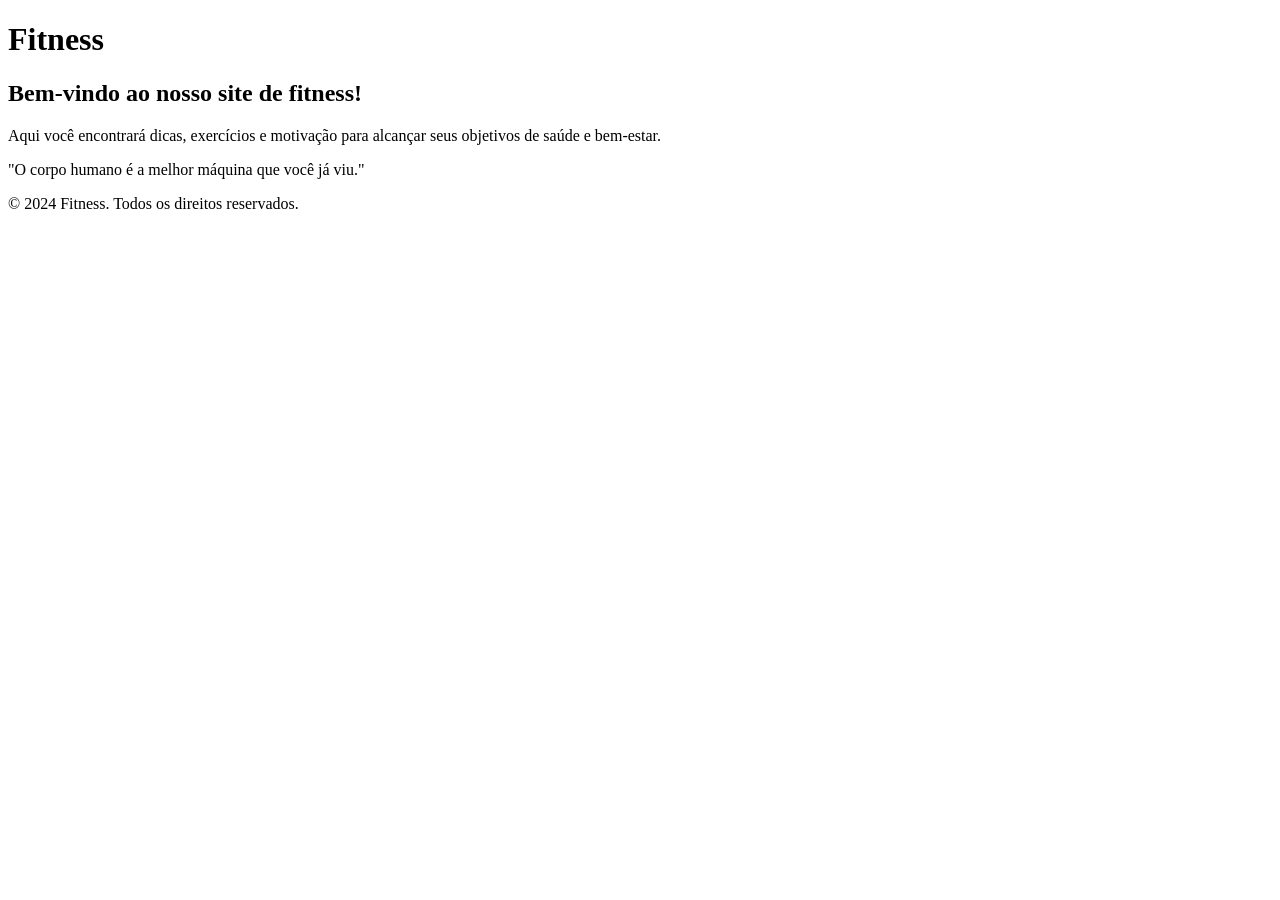
==== index.html @ 33588bc9 "parte 1 adicionando aqui o que eu ja havia começado" ====
<!DOCTYPE html>
<html lang="pt-BR">
<head>
    <meta charset="UTF-8">
    <meta name="viewport" content="width=device-width, initial-scale=1.0">
    <title>Fitness</title>
</head>
<body>
    <h1>Fitness</h1>

    <section>
        <h2>Bem-vindo ao nosso site de fitness!</h2>
        <p>Aqui você encontrará dicas, exercícios e motivação para alcançar seus objetivos de saúde e bem-estar.</p>
    </section>
    
    <!-- Frases motivacionais -->
    <section>
        
        <p>"O corpo humano é a melhor máquina que você já viu."</p>
    </section>
    
    <!-- um pequeno catalogo -->
    <section>
        
    </section>
    
    <!-- secao de perguntas -->
    <section>
        
    </section>

    <footer>
        <p>&copy; 2024 Fitness. Todos os direitos reservados.</p>
    </footer>
</body>
</html>
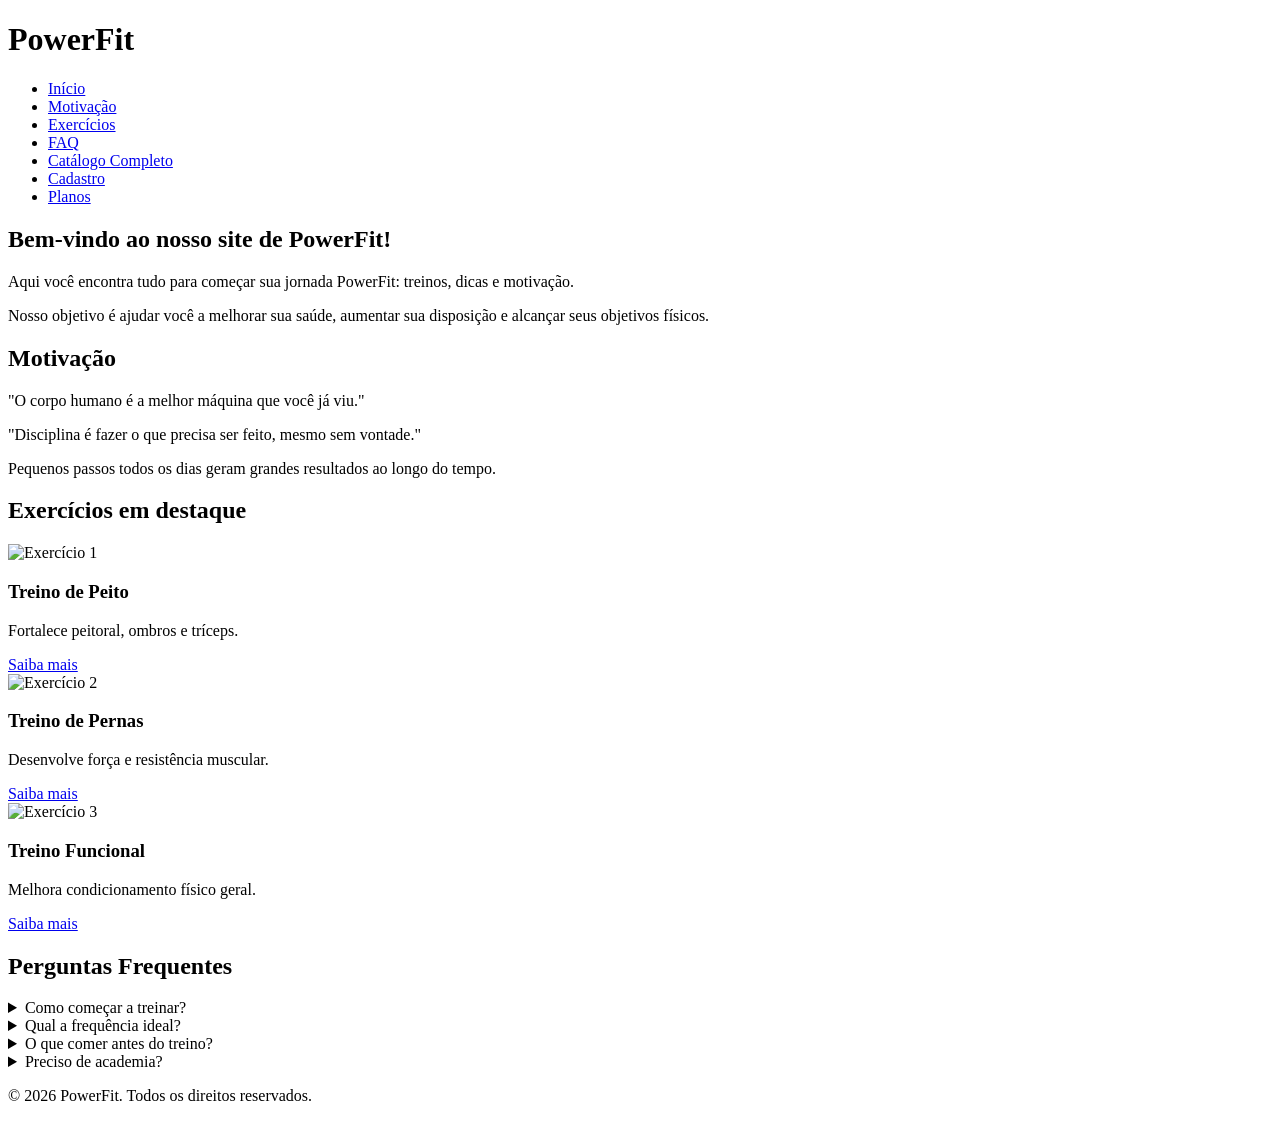
==== commit d9e73e49: "ajustando agora somente a pagina de html" ====
--- a/index.html
+++ b/index.html
@@ -1,36 +1,109 @@
 <!DOCTYPE html>
 <html lang="pt-BR">
+
 <head>
     <meta charset="UTF-8">
     <meta name="viewport" content="width=device-width, initial-scale=1.0">
-    <title>Fitness</title>
+    <title>PowerFit</title>
+    <link rel="stylesheet" href="css/style.css">
 </head>
+
 <body>
-    <h1>Fitness</h1>
 
-    <section>
-        <h2>Bem-vindo ao nosso site de fitness!</h2>
-        <p>Aqui você encontrará dicas, exercícios e motivação para alcançar seus objetivos de saúde e bem-estar.</p>
-    </section>
-    
-    <!-- Frases motivacionais -->
-    <section>
-        
-        <p>"O corpo humano é a melhor máquina que você já viu."</p>
-    </section>
-    
-    <!-- um pequeno catalogo -->
-    <section>
-        
-    </section>
-    
-    <!-- secao de perguntas -->
-    <section>
-        
+    <!-- HEADER / NAV -->
+    <header>
+        <h1>PowerFit</h1>
+        <nav>
+            <ul>
+                <li><a href="#inicio">Início</a></li>
+                <li><a href="#motivacao">Motivação</a></li>
+                <li><a href="#catalogo">Exercícios</a></li>
+                <li><a href="#faq">FAQ</a></li>
+                <li><a href="pages/catalogo.html">Catálogo Completo</a></li>
+                <li><a href="pages/cadastro.html">Cadastro</a></li>
+                <li><a href="pages/plano.html">Planos</a></li>
+            </ul>
+        </nav>
+    </header>
+
+    <!-- INÍCIO -->
+    <section id="inicio">
+        <h2>Bem-vindo ao nosso site de PowerFit!</h2>
+        <p>
+            Aqui você encontra tudo para começar sua jornada PowerFit: treinos, dicas e motivação.
+        </p>
+        <p>
+            Nosso objetivo é ajudar você a melhorar sua saúde, aumentar sua disposição e alcançar seus objetivos
+            físicos.
+        </p>
     </section>
 
+    <!-- MOTIVAÇÃO -->
+    <section id="motivacao">
+        <h2>Motivação</h2>
+        <p>"O corpo humano é a melhor máquina que você já viu."</p>
+        <p>"Disciplina é fazer o que precisa ser feito, mesmo sem vontade."</p>
+        <p>
+            Pequenos passos todos os dias geram grandes resultados ao longo do tempo.
+        </p>
+    </section>
+
+    <!-- CATÁLOGO -->
+    <section id="catalogo">
+        <h2>Exercícios em destaque</h2>
+
+        <div>
+            <img src="img/imagem.jpg" alt="Exercício 1" width="200">
+            <h3>Treino de Peito</h3>
+            <p>Fortalece peitoral, ombros e tríceps.</p>
+            <a href="pages/treino.html">Saiba mais</a>
+        </div>
+
+        <div>
+            <img src="img/imagem2.jpg" alt="Exercício 2" width="200">
+            <h3>Treino de Pernas</h3>
+            <p>Desenvolve força e resistência muscular.</p>
+            <a href="pages/treino.html">Saiba mais</a>
+        </div>
+
+        <div>
+            <img src="img/imagem3.jpg" alt="Exercício 3" width="200">
+            <h3>Treino Funcional</h3>
+            <p>Melhora condicionamento físico geral.</p>
+            <a href="pages/treino.html">Saiba mais</a>
+        </div>
+    </section>
+
+    <!-- FAQ -->
+    <section id="faq">
+        <h2>Perguntas Frequentes</h2>
+
+        <details>
+            <summary>Como começar a treinar?</summary>
+            <p>Comece com exercícios básicos e aumente a intensidade gradualmente.</p>
+        </details>
+
+        <details>
+            <summary>Qual a frequência ideal?</summary>
+            <p>De 3 a 5 vezes por semana é o ideal para iniciantes.</p>
+        </details>
+
+        <details>
+            <summary>O que comer antes do treino?</summary>
+            <p>Prefira carboidratos leves e uma fonte de proteína.</p>
+        </details>
+
+        <details>
+            <summary>Preciso de academia?</summary>
+            <p>Não necessariamente. É possível treinar em casa com bons resultados.</p>
+        </details>
+    </section>
+
+    <!-- FOOTER -->
     <footer>
-        <p>&copy; 2024 Fitness. Todos os direitos reservados.</p>
+        <p>&copy; 2026 PowerFit. Todos os direitos reservados.</p>
     </footer>
+
 </body>
+
 </html>
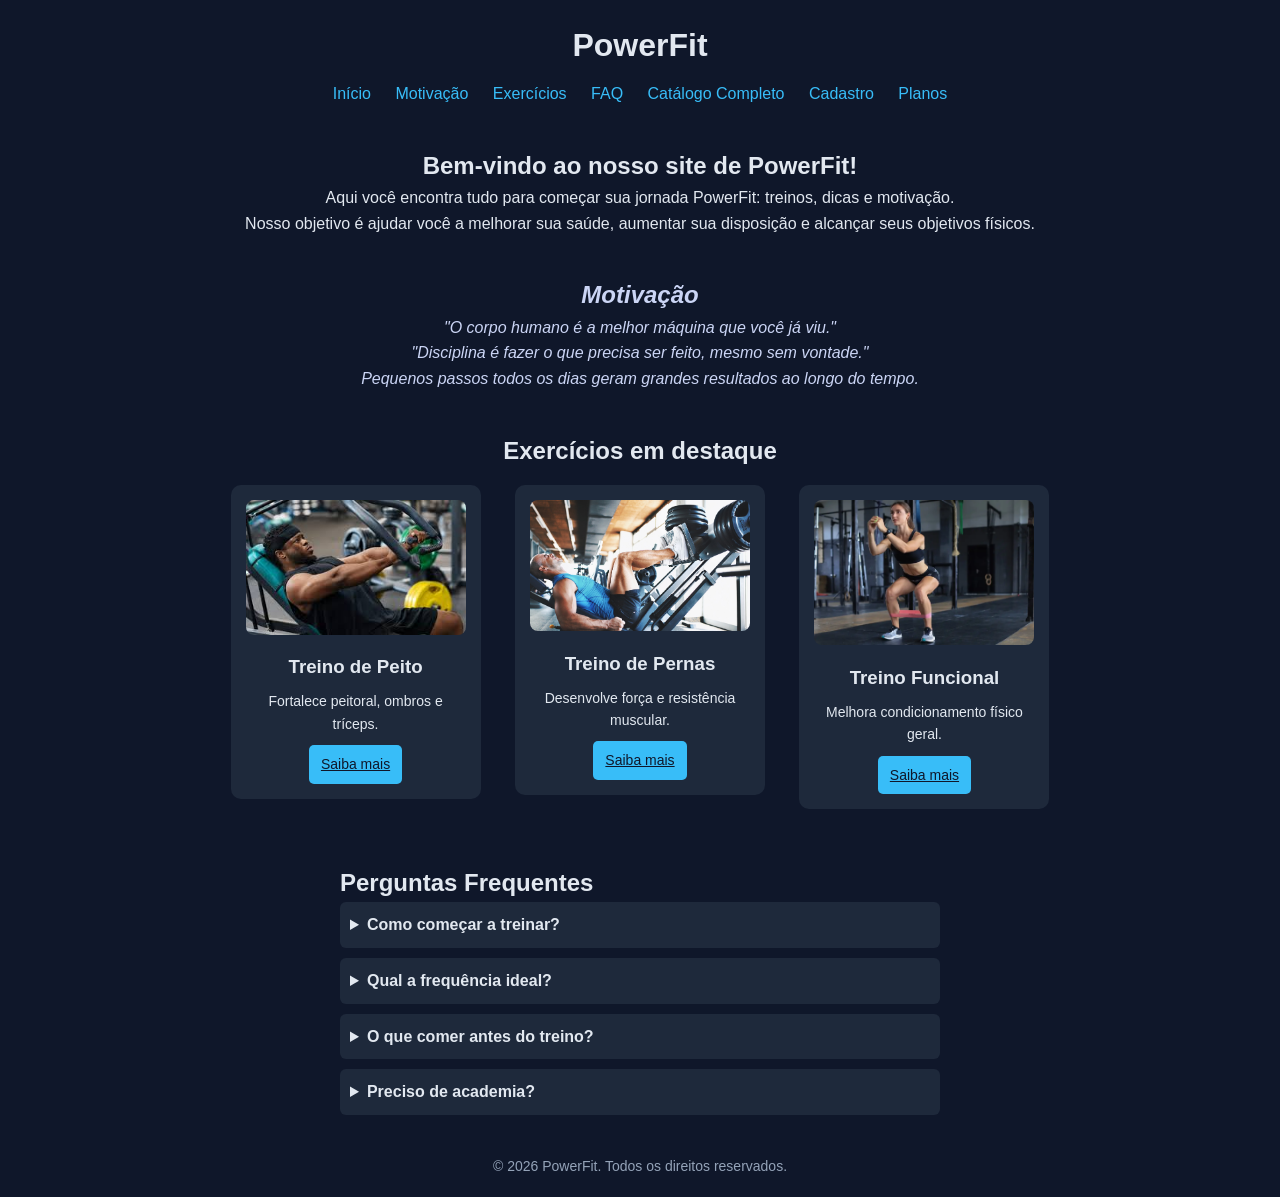
==== commit 61af4135: "Refactor code structure for improved readability and maintainability" ====
--- a/index.html
+++ b/index.html
@@ -5,7 +5,7 @@
     <meta charset="UTF-8">
     <meta name="viewport" content="width=device-width, initial-scale=1.0">
     <title>PowerFit</title>
-    <link rel="stylesheet" href="css/style.css">
+    <link rel="stylesheet" href="./css/index.css">
 </head>
 
 <body>
@@ -52,22 +52,22 @@
     <section id="catalogo">
         <h2>Exercícios em destaque</h2>
 
-        <div>
-            <img src="img/imagem.jpg" alt="Exercício 1" width="200">
+        <div class="card">
+            <img src="img/imagem1.jpeg" alt="Exercício 1" width="200">
             <h3>Treino de Peito</h3>
             <p>Fortalece peitoral, ombros e tríceps.</p>
             <a href="pages/treino.html">Saiba mais</a>
         </div>
 
-        <div>
+        <div class="card">
             <img src="img/imagem2.jpg" alt="Exercício 2" width="200">
             <h3>Treino de Pernas</h3>
             <p>Desenvolve força e resistência muscular.</p>
             <a href="pages/treino.html">Saiba mais</a>
         </div>
 
-        <div>
-            <img src="img/imagem3.jpg" alt="Exercício 3" width="200">
+        <div class="card">
+            <img src="img/imagem3.webp" alt="Exercício 3" width="200">
             <h3>Treino Funcional</h3>
             <p>Melhora condicionamento físico geral.</p>
             <a href="pages/treino.html">Saiba mais</a>
--- a/css/index.css
+++ b/css/index.css
@@ -0,0 +1,140 @@
+/* RESET */
+* {
+    margin: 0;
+    padding: 0;
+    box-sizing: border-box;
+}
+
+/* BODY */
+body {
+    font-family: Arial, sans-serif;
+    background: #0f172a;
+    color: #e2e8f0;
+    line-height: 1.6;
+    padding: 20px;
+}
+
+/* HEADER */
+header {
+    text-align: center;
+    margin-bottom: 40px;
+}
+
+header h1 {
+    margin-bottom: 10px;
+}
+
+/* NAV */
+nav ul {
+    list-style: none;
+}
+
+nav li {
+    display: inline-block;
+    margin: 0 10px;
+}
+
+nav a {
+    color: #38bdf8;
+    text-decoration: none;
+    font-weight: 500;
+}
+
+nav a:hover {
+    color: #0ea5e9;
+}
+
+/* SEÇÕES */
+section {
+    max-width: 900px;
+    margin: 0 auto 40px auto;
+}
+
+/* INÍCIO */
+#inicio {
+    text-align: center;
+}
+
+/* MOTIVAÇÃO */
+#motivacao {
+    text-align: center;
+    font-style: italic;
+    color: #cbd5f5;
+}
+
+/* CATÁLOGO */
+#catalogo {
+    text-align: center;
+}
+
+/* CARDS */
+.card {
+    display: inline-block;
+    width: 250px;
+    margin: 15px;
+    background-color: #1e293b;
+    border-radius: 10px;
+    padding: 15px;
+    vertical-align: top;
+    transition: 0.3s;
+}
+
+.card:hover {
+    transform: translateY(-5px);
+}
+
+/* IMAGEM */
+.card img {
+    width: 100%;
+    border-radius: 8px;
+    margin-bottom: 10px;
+}
+
+/* TEXTO CARD */
+.card h3 {
+    margin-bottom: 8px;
+}
+
+.card p {
+    font-size: 14px;
+}
+
+/* BOTÃO */
+.card a {
+    display: inline-block;
+    margin-top: 10px;
+    padding: 8px 12px;
+    background-color: #38bdf8;
+    color: #0f172a;
+    border-radius: 5px;
+    font-size: 14px;
+}
+
+.card a:hover {
+    background-color: #0ea5e9;
+}
+
+/* FAQ */
+#faq {
+    max-width: 600px;
+}
+
+details {
+    background-color: #1e293b;
+    padding: 10px;
+    margin-bottom: 10px;
+    border-radius: 6px;
+}
+
+summary {
+    cursor: pointer;
+    font-weight: bold;
+}
+
+/* FOOTER */
+footer {
+    text-align: center;
+    margin-top: 40px;
+    font-size: 14px;
+    color: #94a3b8;
+}
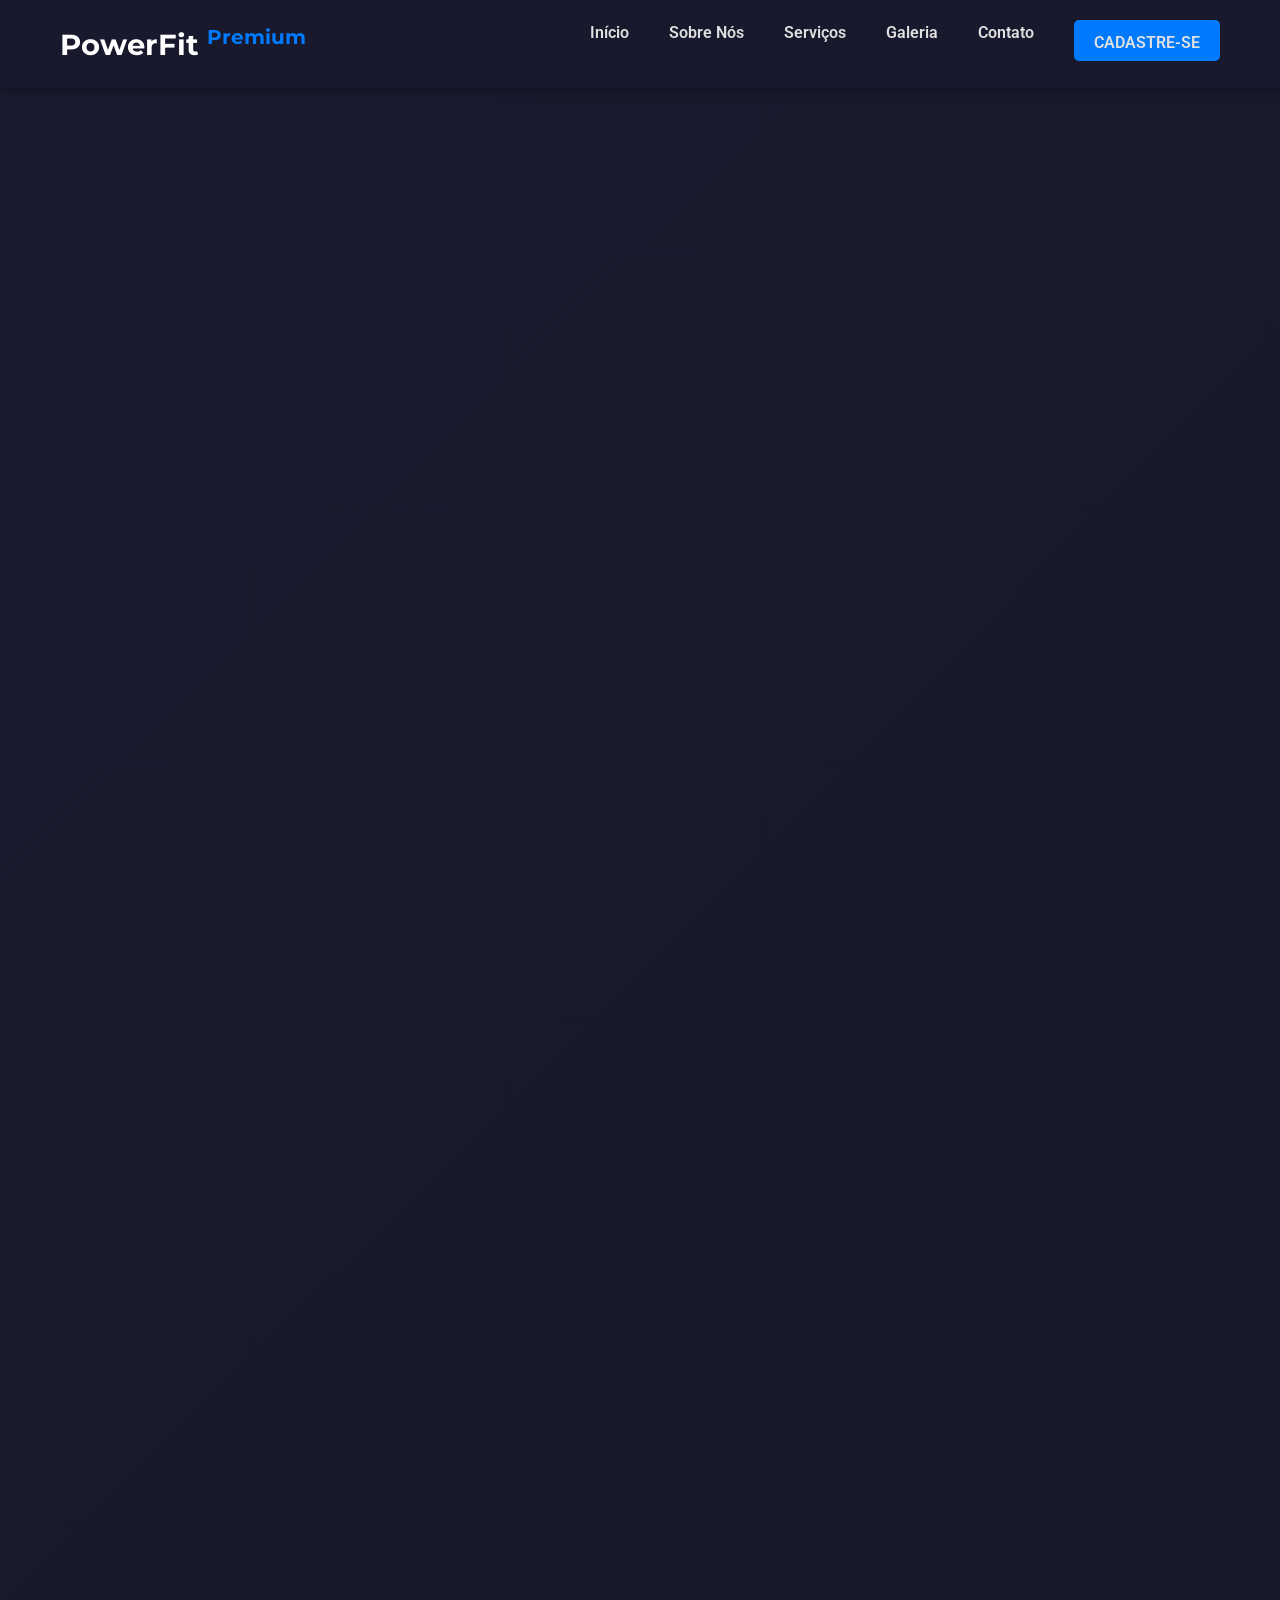
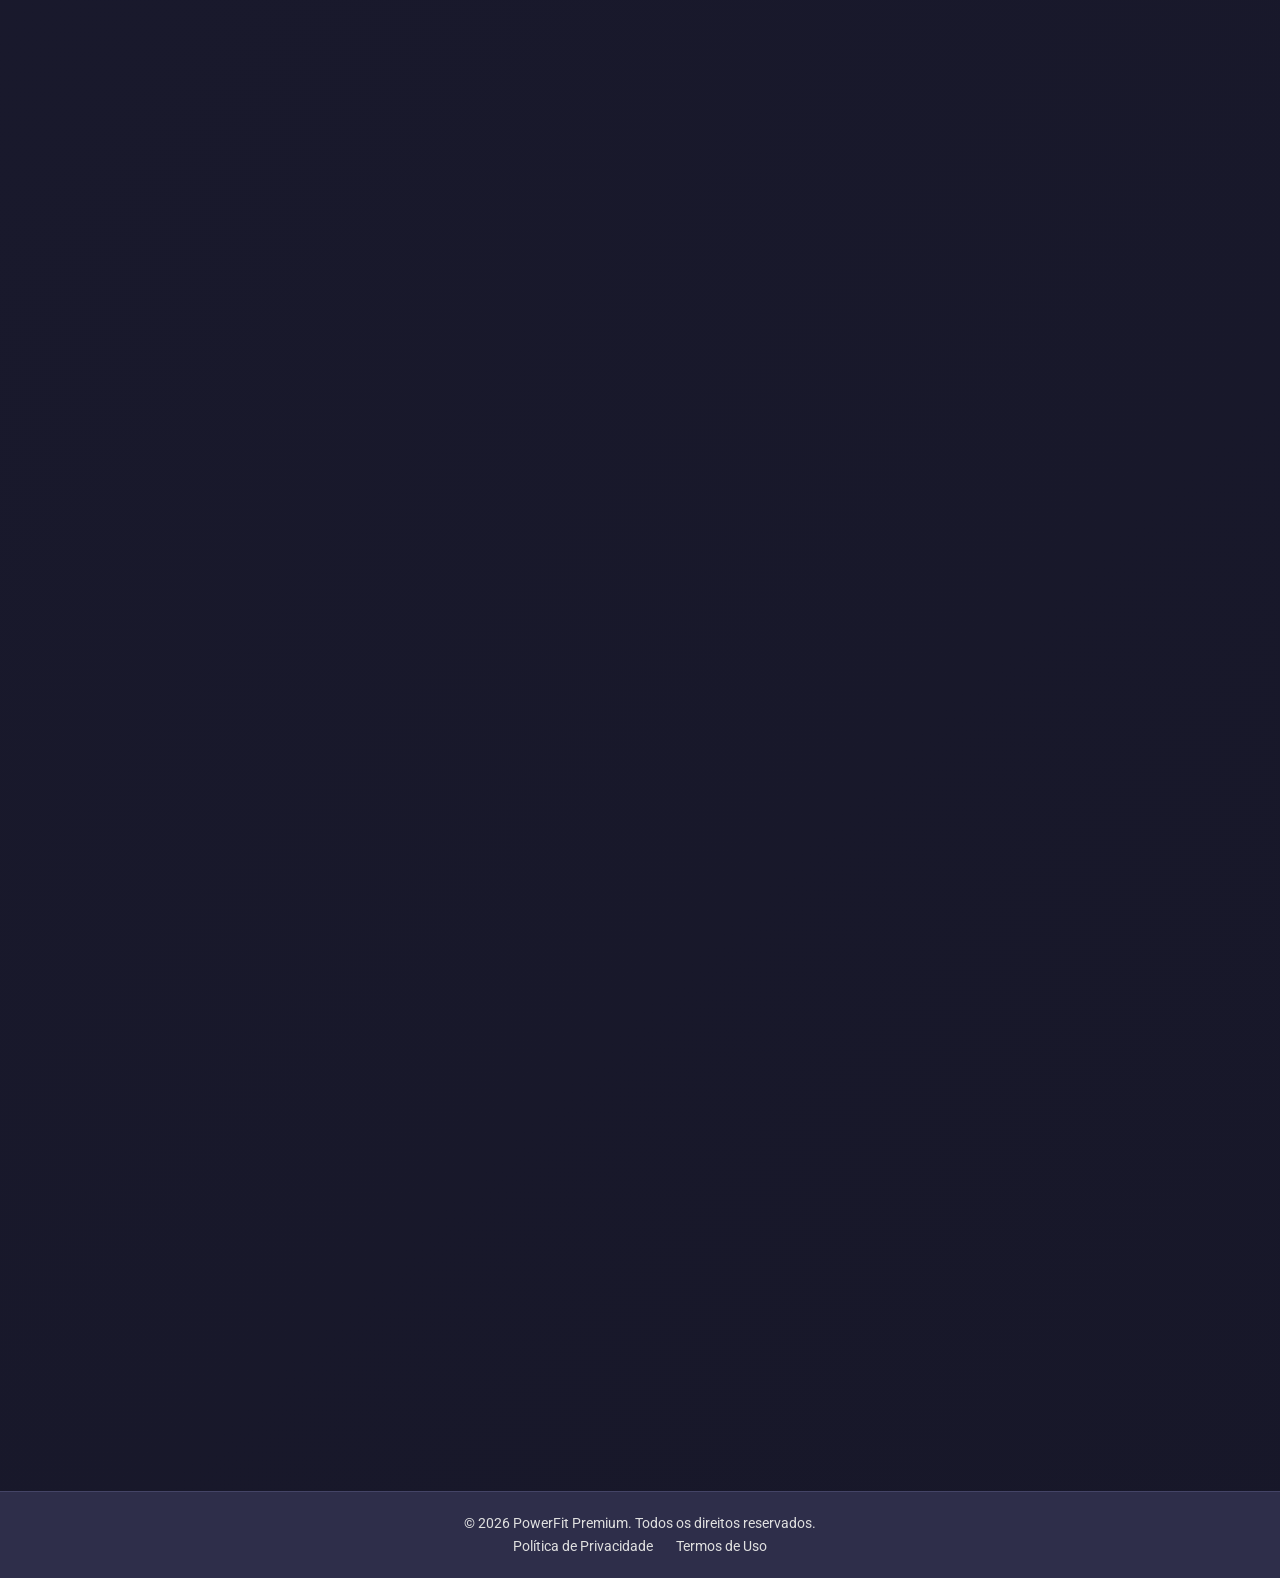
==== commit 686a5ba6: "Refatoração Premium UX/UI: Reconstrução completa com HTML/CSS puro e animações" ====
--- a/index.html
+++ b/index.html
@@ -1,109 +1,120 @@
 <!DOCTYPE html>
 <html lang="pt-BR">
-
 <head>
     <meta charset="UTF-8">
     <meta name="viewport" content="width=device-width, initial-scale=1.0">
-    <title>PowerFit</title>
-    <link rel="stylesheet" href="./css/index.css">
+    <title>PowerFit Premium - Sua Jornada Fitness Começa Aqui</title>
+    <link rel="stylesheet" href="css/style.css">
+    <link rel="preconnect" href="https://fonts.googleapis.com">
+    <link rel="preconnect" href="https://fonts.gstatic.com" crossorigin>
+    <link href="https://fonts.googleapis.com/css2?family=Montserrat:wght@400;600;700&family=Roboto:wght@300;400;700&display=swap" rel="stylesheet">
 </head>
-
 <body>
 
-    <!-- HEADER / NAV -->
-    <header>
-        <h1>PowerFit</h1>
-        <nav>
-            <ul>
-                <li><a href="#inicio">Início</a></li>
-                <li><a href="#motivacao">Motivação</a></li>
-                <li><a href="#catalogo">Exercícios</a></li>
-                <li><a href="#faq">FAQ</a></li>
-                <li><a href="pages/catalogo.html">Catálogo Completo</a></li>
-                <li><a href="pages/cadastro.html">Cadastro</a></li>
-                <li><a href="pages/plano.html">Planos</a></li>
-            </ul>
-        </nav>
+    <!-- HEADER: Navegação principal do site -->
+    <header class="main-header">
+        <div class="container">
+            <a href="#" class="logo">PowerFit <span class="premium">Premium</span></a>
+            <nav class="main-nav">
+                <ul>
+                    <li><a href="#hero">Início</a></li>
+                    <li><a href="#about">Sobre Nós</a></li>
+                    <li><a href="#services">Serviços</a></li>
+                    <li><a href="#gallery">Galeria</a></li>
+                    <li><a href="#contact">Contato</a></li>
+                    <li><a href="pages/cadastro.html" class="btn btn-primary">Cadastre-se</a></li>
+                </ul>
+            </nav>
+        </div>
     </header>
 
-    <!-- INÍCIO -->
-    <section id="inicio">
-        <h2>Bem-vindo ao nosso site de PowerFit!</h2>
-        <p>
-            Aqui você encontra tudo para começar sua jornada PowerFit: treinos, dicas e motivação.
-        </p>
-        <p>
-            Nosso objetivo é ajudar você a melhorar sua saúde, aumentar sua disposição e alcançar seus objetivos
-            físicos.
-        </p>
-    </section>
-
-    <!-- MOTIVAÇÃO -->
-    <section id="motivacao">
-        <h2>Motivação</h2>
-        <p>"O corpo humano é a melhor máquina que você já viu."</p>
-        <p>"Disciplina é fazer o que precisa ser feito, mesmo sem vontade."</p>
-        <p>
-            Pequenos passos todos os dias geram grandes resultados ao longo do tempo.
-        </p>
-    </section>
-
-    <!-- CATÁLOGO -->
-    <section id="catalogo">
-        <h2>Exercícios em destaque</h2>
-
-        <div class="card">
-            <img src="img/imagem1.jpeg" alt="Exercício 1" width="200">
-            <h3>Treino de Peito</h3>
-            <p>Fortalece peitoral, ombros e tríceps.</p>
-            <a href="pages/treino.html">Saiba mais</a>
-        </div>
-
-        <div class="card">
-            <img src="img/imagem2.jpg" alt="Exercício 2" width="200">
-            <h3>Treino de Pernas</h3>
-            <p>Desenvolve força e resistência muscular.</p>
-            <a href="pages/treino.html">Saiba mais</a>
-        </div>
-
-        <div class="card">
-            <img src="img/imagem3.webp" alt="Exercício 3" width="200">
-            <h3>Treino Funcional</h3>
-            <p>Melhora condicionamento físico geral.</p>
-            <a href="pages/treino.html">Saiba mais</a>
+    <!-- HERO SECTION: Seção de destaque com chamada para ação -->
+    <section id="hero" class="hero-section">
+        <div class="container">
+            <div class="hero-content">
+                <h1>Transforme Seu Corpo, Transforme Sua Vida.</h1>
+                <p>Descubra o poder do seu potencial com treinos personalizados e suporte de especialistas.</p>
+                <a href="#services" class="btn btn-secondary">Explore Nossos Planos</a>
+            </div>
         </div>
     </section>
 
-    <!-- FAQ -->
-    <section id="faq">
-        <h2>Perguntas Frequentes</h2>
-
-        <details>
-            <summary>Como começar a treinar?</summary>
-            <p>Comece com exercícios básicos e aumente a intensidade gradualmente.</p>
-        </details>
-
-        <details>
-            <summary>Qual a frequência ideal?</summary>
-            <p>De 3 a 5 vezes por semana é o ideal para iniciantes.</p>
-        </details>
-
-        <details>
-            <summary>O que comer antes do treino?</summary>
-            <p>Prefira carboidratos leves e uma fonte de proteína.</p>
-        </details>
-
-        <details>
-            <summary>Preciso de academia?</summary>
-            <p>Não necessariamente. É possível treinar em casa com bons resultados.</p>
-        </details>
+    <!-- ABOUT SECTION: Informações sobre a academia -->
+    <section id="about" class="about-section">
+        <div class="container">
+            <h2>Quem Somos</h2>
+            <p>Na PowerFit Premium, acreditamos que a verdadeira força vem de dentro. Nossa missão é inspirar e capacitar indivíduos a alcançar seus objetivos de saúde e fitness através de um ambiente acolhedor, equipamentos de ponta e uma equipe de treinadores dedicados.</p>
+            <p>Com anos de experiência, criamos programas que se adaptam a todos os níveis, desde iniciantes a atletas avançados. Junte-se à nossa comunidade e comece sua jornada para uma vida mais saudável e feliz.</p>
+        </div>
     </section>
 
-    <!-- FOOTER -->
-    <footer>
-        <p>&copy; 2026 PowerFit. Todos os direitos reservados.</p>
+    <!-- SERVICES SECTION: Detalhes dos serviços oferecidos -->
+    <section id="services" class="services-section">
+        <div class="container">
+            <h2>Nossos Serviços</h2>
+            <div class="service-grid">
+                <div class="service-item">
+                    <h3>Treinamento Personalizado</h3>
+                    <p>Programas de treino adaptados às suas necessidades e metas individuais, com acompanhamento de um personal trainer.</p>
+                </div>
+                <div class="service-item">
+                    <h3>Aulas em Grupo</h3>
+                    <p>Energize-se com nossas aulas de alta intensidade, yoga, spinning e muito mais, em um ambiente motivador.</p>
+                </div>
+                <div class="service-item">
+                    <h3>Nutrição Esportiva</h3>
+                    <p>Orientação nutricional para otimizar seu desempenho, recuperação e bem-estar geral.</p>
+                </div>
+                <div class="service-item">
+                    <h3>Avaliação Física Completa</h3>
+                    <p>Análise detalhada da sua composição corporal e condicionamento físico para traçar o melhor caminho.</p>
+                </div>
+            </div>
+        </div>
+    </section>
+
+    <!-- GALLERY SECTION: Galeria de imagens da academia -->
+    <section id="gallery" class="gallery-section">
+        <div class="container">
+            <h2>Nossa Galeria</h2>
+            <div class="gallery-grid">
+                <img src="img/gallery1.jpg" alt="Equipamento de musculação">
+                <img src="img/gallery2.jpg" alt="Aula de yoga">
+                <img src="img/gallery3.jpg" alt="Piscina da academia">
+                <img src="img/gallery4.jpg" alt="Treinamento funcional">
+            </div>
+        </div>
+    </section>
+
+    <!-- CONTACT SECTION: Formulário de contato e informações -->
+    <section id="contact" class="contact-section">
+        <div class="container">
+            <h2>Entre em Contato</h2>
+            <p>Tem alguma dúvida ou quer agendar uma visita? Preencha o formulário abaixo ou entre em contato conosco.</p>
+            <form class="contact-form">
+                <input type="text" placeholder="Seu Nome" required>
+                <input type="email" placeholder="Seu Email" required>
+                <textarea placeholder="Sua Mensagem" rows="5" required></textarea>
+                <button type="submit" class="btn btn-primary">Enviar Mensagem</button>
+            </form>
+            <div class="contact-info">
+                <p>Telefone: (XX) XXXX-XXXX</p>
+                <p>Email: contato@powerfit.com</p>
+                <p>Endereço: Rua da Academia, 123 - Cidade, Estado</p>
+            </div>
+        </div>
+    </section>
+
+    <!-- FOOTER: Informações de copyright e links úteis -->
+    <footer class="main-footer">
+        <div class="container">
+            <p>&copy; 2026 PowerFit Premium. Todos os direitos reservados.</p>
+            <div class="footer-links">
+                <a href="#">Política de Privacidade</a>
+                <a href="#">Termos de Uso</a>
+            </div>
+        </div>
     </footer>
 
 </body>
-
-</html>+</html>
--- a/css/style.css
+++ b/css/style.css
@@ -0,0 +1,597 @@
+/* ========================================================================== *
+ * Arquivo: style.css
+ * Descrição: Estilos CSS para o site PowerFit Premium.
+ *            Foco em UX/UI de alta qualidade, responsividade e animações.
+ * Autor: Manus AI
+ * Data: 07 de Maio de 2026
+ * ========================================================================== */
+
+/* ========================================================================== *
+ * 1. Variáveis CSS e Reset Básico
+ *    - Definição de cores, fontes e tamanhos para fácil manutenção.
+ *    - Reset de estilos padrão do navegador para consistência.
+ * ========================================================================== */
+:root {
+    --primary-color: #007bff; /* Azul vibrante para destaque */
+    --secondary-color: #6c757d; /* Cinza para elementos secundários */
+    --accent-color: #28a745; /* Verde para ações de sucesso/ênfase */
+    --dark-bg: #1a1a2e; /* Fundo escuro principal */
+    --light-bg: #2e2e4a; /* Fundo secundário/cards */
+    --text-color: #e0e0e0; /* Cor do texto principal */
+    --heading-color: #ffffff; /* Cor dos títulos */
+    --border-color: #444466; /* Cor de bordas e divisores */
+
+    --font-primary: 'Montserrat', sans-serif;
+    --font-secondary: 'Roboto', sans-serif;
+
+    --spacing-sm: 10px;
+    --spacing-md: 20px;
+    --spacing-lg: 40px;
+}
+
+/* Reset básico */
+* {
+    margin: 0;
+    padding: 0;
+    box-sizing: border-box;
+}
+
+html {
+    scroll-behavior: smooth; /* Rolagem suave para âncoras */
+}
+
+body {
+    font-family: var(--font-secondary);
+    color: var(--text-color);
+    background-color: var(--dark-bg);
+    line-height: 1.6;
+    -webkit-font-smoothing: antialiased;
+    -moz-osx-font-smoothing: grayscale;
+}
+
+/* Estilos para o container centralizador de conteúdo */
+.container {
+    max-width: 1200px;
+    margin: 0 auto;
+    padding: 0 var(--spacing-md);
+}
+
+/* Estilos de links e botões */
+a {
+    color: var(--primary-color);
+    text-decoration: none;
+    transition: color 0.3s ease;
+}
+
+a:hover {
+    color: var(--accent-color);
+}
+
+.btn {
+    display: inline-block;
+    padding: var(--spacing-sm) var(--spacing-md);
+    border-radius: 5px;
+    font-weight: 600;
+    text-transform: uppercase;
+    transition: all 0.3s ease;
+    border: none;
+    cursor: pointer;
+}
+
+.btn-primary {
+    background-color: var(--primary-color);
+    color: var(--heading-color);
+}
+
+.btn-primary:hover {
+    background-color: #0056b3;
+    transform: translateY(-2px);
+}
+
+.btn-secondary {
+    background-color: var(--accent-color);
+    color: var(--heading-color);
+}
+
+.btn-secondary:hover {
+    background-color: #218838;
+    transform: translateY(-2px);
+}
+
+/* Estilos de títulos */
+h1, h2, h3, h4, h5, h6 {
+    font-family: var(--font-primary);
+    color: var(--heading-color);
+    margin-bottom: var(--spacing-md);
+    line-height: 1.2;
+}
+
+h1 {
+    font-size: 3.5em; /* Título principal grande */
+}
+
+h2 {
+    font-size: 2.5em;
+    text-align: center;
+    margin-bottom: var(--spacing-lg);
+    position: relative;
+}
+
+h2::after { /* Linha decorativa abaixo dos títulos de seção */
+    content: '';
+    display: block;
+    width: 60px;
+    height: 3px;
+    background-color: var(--primary-color);
+    margin: var(--spacing-sm) auto 0 auto;
+    border-radius: 2px;
+}
+
+h3 {
+    font-size: 1.8em;
+}
+
+/* ========================================================================== *
+ * 2. HEADER (Navegação Principal)
+ *    - Estilos para o cabeçalho fixo e responsivo.
+ *    - Animação de hover para os links de navegação.
+ * ========================================================================== */
+.main-header {
+    background-color: rgba(26, 26, 46, 0.95); /* Fundo semi-transparente */
+    padding: var(--spacing-md) 0;
+    position: fixed;
+    width: 100%;
+    top: 0;
+    left: 0;
+    z-index: 1000; /* Garante que o header fique acima de outros elementos */
+    box-shadow: 0 2px 10px rgba(0, 0, 0, 0.3);
+}
+
+.main-header .container {
+    display: flex;
+    justify-content: space-between;
+    align-items: center;
+}
+
+.main-header .logo {
+    font-family: var(--font-primary);
+    font-size: 1.8em;
+    font-weight: 700;
+    color: var(--heading-color);
+}
+
+.main-header .logo .premium {
+    color: var(--primary-color);
+    font-size: 0.7em;
+    vertical-align: super;
+}
+
+.main-nav ul {
+    list-style: none;
+    display: flex;
+}
+
+.main-nav li {
+    margin-left: var(--spacing-lg);
+}
+
+.main-nav a {
+    color: var(--text-color);
+    font-weight: 600;
+    position: relative;
+    padding-bottom: 5px; /* Espaço para a animação de sublinhado */
+}
+
+.main-nav a::after { /* Animação de sublinhado */
+    content: '';
+    position: absolute;
+    left: 0;
+    bottom: 0;
+    width: 0%;
+    height: 2px;
+    background-color: var(--primary-color);
+    transition: width 0.3s ease-out;
+}
+
+.main-nav a:hover::after {
+    width: 100%;
+}
+
+/* ========================================================================== *
+ * 3. HERO SECTION (Seção de Destaque)
+ *    - Imagem de fundo parallax.
+ *    - Conteúdo centralizado com animações de entrada.
+ * ========================================================================== */
+.hero-section {
+    background: url('../img/hero-bg.jpg') no-repeat center center/cover; /* Imagem de fundo */
+    height: 100vh; /* Ocupa a altura total da viewport */
+    display: flex;
+    align-items: center;
+    justify-content: center;
+    text-align: center;
+    position: relative;
+    overflow: hidden; /* Esconde elementos que transbordam */
+}
+
+.hero-section::before { /* Overlay escuro para melhorar a legibilidade do texto */
+    content: '';
+    position: absolute;
+    top: 0;
+    left: 0;
+    width: 100%;
+    height: 100%;
+    background-color: rgba(0, 0, 0, 0.6);
+}
+
+.hero-content {
+    position: relative;
+    z-index: 1; /* Garante que o conteúdo fique acima do overlay */
+    max-width: 800px;
+    animation: fadeInScale 1s ease-out forwards; /* Animação de entrada */
+    opacity: 0;
+    transform: scale(0.9);
+}
+
+.hero-content h1 {
+    font-size: 4.5em;
+    margin-bottom: var(--spacing-md);
+    color: var(--heading-color);
+    text-shadow: 2px 2px 8px rgba(0, 0, 0, 0.7);
+}
+
+.hero-content p {
+    font-size: 1.5em;
+    margin-bottom: var(--spacing-lg);
+    color: var(--text-color);
+    max-width: 600px;
+    margin-left: auto;
+    margin-right: auto;
+}
+
+/* Animação de entrada para o conteúdo da Hero Section */
+@keyframes fadeInScale {
+    from {
+        opacity: 0;
+        transform: scale(0.9);
+    }
+    to {
+        opacity: 1;
+        transform: scale(1);
+    }
+}
+
+/* ========================================================================== *
+ * 4. SEÇÕES GERAIS
+ *    - Estilos comuns para todas as seções de conteúdo.
+ * ========================================================================== */
+section {
+    padding: var(--spacing-lg) 0;
+    margin-bottom: var(--spacing-lg);
+}
+
+.about-section, .contact-section {
+    background-color: var(--light-bg);
+    padding: var(--spacing-lg) 0;
+    border-radius: 8px;
+    margin: var(--spacing-lg) auto;
+    box-shadow: 0 4px 20px rgba(0, 0, 0, 0.2);
+}
+
+.about-section p, .contact-section p {
+    text-align: center;
+    max-width: 800px;
+    margin: 0 auto var(--spacing-md) auto;
+}
+
+/* ========================================================================== *
+ * 5. SERVICES SECTION (Seção de Serviços)
+ *    - Layout em grid para os itens de serviço.
+ *    - Animações de hover para os cards de serviço.
+ * ========================================================================== */
+.services-section {
+    background-color: var(--dark-bg);
+    padding: var(--spacing-lg) 0;
+}
+
+.service-grid {
+    display: grid;
+    grid-template-columns: repeat(auto-fit, minmax(280px, 1fr)); /* Grid responsivo */
+    gap: var(--spacing-md);
+    margin-top: var(--spacing-lg);
+}
+
+.service-item {
+    background-color: var(--light-bg);
+    padding: var(--spacing-md);
+    border-radius: 8px;
+    text-align: center;
+    box-shadow: 0 4px 15px rgba(0, 0, 0, 0.2);
+    transition: transform 0.3s ease, box-shadow 0.3s ease;
+}
+
+.service-item:hover {
+    transform: translateY(-10px); /* Animação de elevação no hover */
+    box-shadow: 0 8px 25px rgba(0, 0, 0, 0.3);
+}
+
+.service-item h3 {
+    color: var(--primary-color);
+    margin-bottom: var(--spacing-sm);
+}
+
+.service-item p {
+    font-size: 0.95em;
+    color: var(--text-color);
+}
+
+/* ========================================================================== *
+ * 6. GALLERY SECTION (Galeria de Imagens)
+ *    - Layout em grid responsivo para as imagens.
+ *    - Efeito de zoom no hover das imagens.
+ * ========================================================================== */
+.gallery-section {
+    background-color: var(--light-bg);
+    padding: var(--spacing-lg) 0;
+}
+
+.gallery-grid {
+    display: grid;
+    grid-template-columns: repeat(auto-fit, minmax(250px, 1fr));
+    gap: var(--spacing-md);
+    margin-top: var(--spacing-lg);
+}
+
+.gallery-grid img {
+    width: 100%;
+    height: 200px;
+    object-fit: cover; /* Garante que a imagem cubra o espaço sem distorcer */
+    border-radius: 8px;
+    box-shadow: 0 4px 10px rgba(0, 0, 0, 0.2);
+    transition: transform 0.3s ease, box-shadow 0.3s ease;
+    cursor: pointer;
+}
+
+.gallery-grid img:hover {
+    transform: scale(1.05); /* Efeito de zoom no hover */
+    box-shadow: 0 8px 20px rgba(0, 0, 0, 0.3);
+}
+
+/* ========================================================================== *
+ * 7. CONTACT SECTION (Seção de Contato)
+ *    - Estilos para o formulário de contato.
+ *    - Layout responsivo para os campos do formulário.
+ * ========================================================================== */
+.contact-section {
+    background-color: var(--dark-bg);
+    padding: var(--spacing-lg) 0;
+}
+
+.contact-form {
+    max-width: 600px;
+    margin: 0 auto var(--spacing-lg) auto;
+    display: flex;
+    flex-direction: column;
+    gap: var(--spacing-sm);
+}
+
+.contact-form input, .contact-form textarea {
+    padding: var(--spacing-sm);
+    border: 1px solid var(--border-color);
+    border-radius: 5px;
+    background-color: var(--light-bg);
+    color: var(--text-color);
+    font-family: var(--font-secondary);
+    font-size: 1em;
+}
+
+.contact-form input::placeholder, .contact-form textarea::placeholder {
+    color: #a0a0a0;
+}
+
+.contact-form input:focus, .contact-form textarea:focus {
+    outline: none;
+    border-color: var(--primary-color);
+    box-shadow: 0 0 0 2px rgba(0, 123, 255, 0.25);
+}
+
+.contact-form .btn-primary {
+    margin-top: var(--spacing-sm);
+    align-self: flex-start; /* Alinha o botão à esquerda */
+}
+
+.contact-info {
+    text-align: center;
+    margin-top: var(--spacing-lg);
+    border-top: 1px solid var(--border-color);
+    padding-top: var(--spacing-md);
+}
+
+.contact-info p {
+    margin-bottom: var(--spacing-sm);
+    font-size: 1.1em;
+}
+
+/* ========================================================================== *
+ * 8. FOOTER (Rodapé)
+ *    - Estilos para o rodapé do site.
+ *    - Links de navegação adicionais.
+ * ========================================================================== */
+.main-footer {
+    background-color: var(--light-bg);
+    color: var(--text-color);
+    padding: var(--spacing-md) 0;
+    text-align: center;
+    font-size: 0.9em;
+    border-top: 1px solid var(--border-color);
+}
+
+.main-footer .footer-links a {
+    color: var(--text-color);
+    margin: 0 var(--spacing-sm);
+}
+
+.main-footer .footer-links a:hover {
+    color: var(--primary-color);
+}
+
+/* ========================================================================== *
+ * 9. RESPONSIVIDADE
+ *    - Media queries para adaptar o layout a diferentes tamanhos de tela.
+ * ========================================================================== */
+@media (max-width: 768px) {
+    .main-header .container {
+        flex-direction: column;
+        text-align: center;
+    }
+
+    .main-nav ul {
+        flex-direction: column;
+        margin-top: var(--spacing-md);
+    }
+
+    .main-nav li {
+        margin: var(--spacing-sm) 0;
+    }
+
+    .hero-content h1 {
+        font-size: 3em;
+    }
+
+    .hero-content p {
+        font-size: 1.2em;
+    }
+
+    h2 {
+        font-size: 2em;
+    }
+
+    .service-grid, .gallery-grid {
+        grid-template-columns: 1fr; /* Uma coluna em telas menores */
+    }
+
+    .contact-form .btn-primary {
+        align-self: stretch; /* Botão ocupa largura total */
+    }
+}
+
+@media (max-width: 480px) {
+    .hero-content h1 {
+        font-size: 2.5em;
+    }
+
+    .hero-content p {
+        font-size: 1em;
+    }
+
+    h2 {
+        font-size: 1.8em;
+    }
+
+    .main-header .logo {
+        font-size: 1.5em;
+    }
+}
+
+/* ========================================================================== *
+ * 10. ANIMAÇÕES ADICIONAIS (Exemplos)
+ *     - Animação de fundo sutil para o body.
+ *     - Animação de fade-in para seções ao rolar.
+ * ========================================================================== */
+/* Animação de fundo sutil */
+body {
+    background: linear-gradient(135deg, var(--dark-bg) 0%, #0f0f1a 100%);
+    background-size: 400% 400%;
+    animation: gradientBackground 15s ease infinite;
+}
+
+@keyframes gradientBackground {
+    0% { background-position: 0% 50%; }
+    50% { background-position: 100% 50%; }
+    100% { background-position: 0% 50%; }
+}
+
+/* Animação de fade-in para seções ao rolar (requer JavaScript para detecção de scroll, mas o CSS está pronto) */
+/* Para fins de demonstração, vamos aplicar um fade-in simples ao carregar a página */
+section {
+    opacity: 0;
+    transform: translateY(20px);
+    transition: opacity 0.6s ease-out, transform 0.6s ease-out;
+}
+
+/* A classe 'fade-in-visible' seria adicionada via JavaScript quando a seção entra na viewport */
+section.fade-in-visible {
+    opacity: 1;
+    transform: translateY(0);
+}
+
+/* Exemplo de animação para o logo */
+.main-header .logo {
+    animation: bounceIn 1s ease-out;
+}
+
+@keyframes bounceIn {
+    0%, 20%, 40%, 60%, 80%, 100% { transition-timing-function: cubic-bezier(0.215, 0.610, 0.355, 1.000); }
+    0% { opacity: 0; transform: scale3d(0.3, 0.3, 0.3); }
+    20% { transform: scale3d(1.1, 1.1, 1.1); }
+    40% { transform: scale3d(0.9, 0.9, 0.9); }
+    60% { opacity: 1; transform: scale3d(1.03, 1.03, 1.03); }
+    80% { transform: scale3d(0.97, 0.97, 0.97); }
+    100% { opacity: 1; transform: scale3d(1, 1, 1); }
+}
+
+/* Animação para botões no hover */
+.btn {
+    position: relative;
+    overflow: hidden;
+    z-index: 1;
+}
+
+.btn::before {
+    content: '';
+    position: absolute;
+    top: 0;
+    left: -100%;
+    width: 100%;
+    height: 100%;
+    background: rgba(255, 255, 255, 0.2); /* Efeito de brilho */
+    transition: all 0.4s ease-in-out;
+    z-index: -1;
+}
+
+.btn:hover::before {
+    left: 0;
+}
+
+/* Animação para itens de serviço */
+.service-item {
+    position: relative;
+    overflow: hidden;
+}
+
+.service-item::after {
+    content: '';
+    position: absolute;
+    bottom: 0;
+    left: 0;
+    width: 100%;
+    height: 5px;
+    background-color: var(--primary-color);
+    transform: scaleX(0); /* Começa invisível */
+    transform-origin: bottom right;
+    transition: transform 0.3s ease-out;
+}
+
+.service-item:hover::after {
+    transform: scaleX(1); /* Expande no hover */
+    transform-origin: bottom left;
+}
+
+/* Animação para imagens da galeria */
+.gallery-grid img {
+    filter: grayscale(100%); /* Começa em preto e branco */
+    transition: filter 0.5s ease;
+}
+
+.gallery-grid img:hover {
+    filter: grayscale(0%); /* Colore no hover */
+}
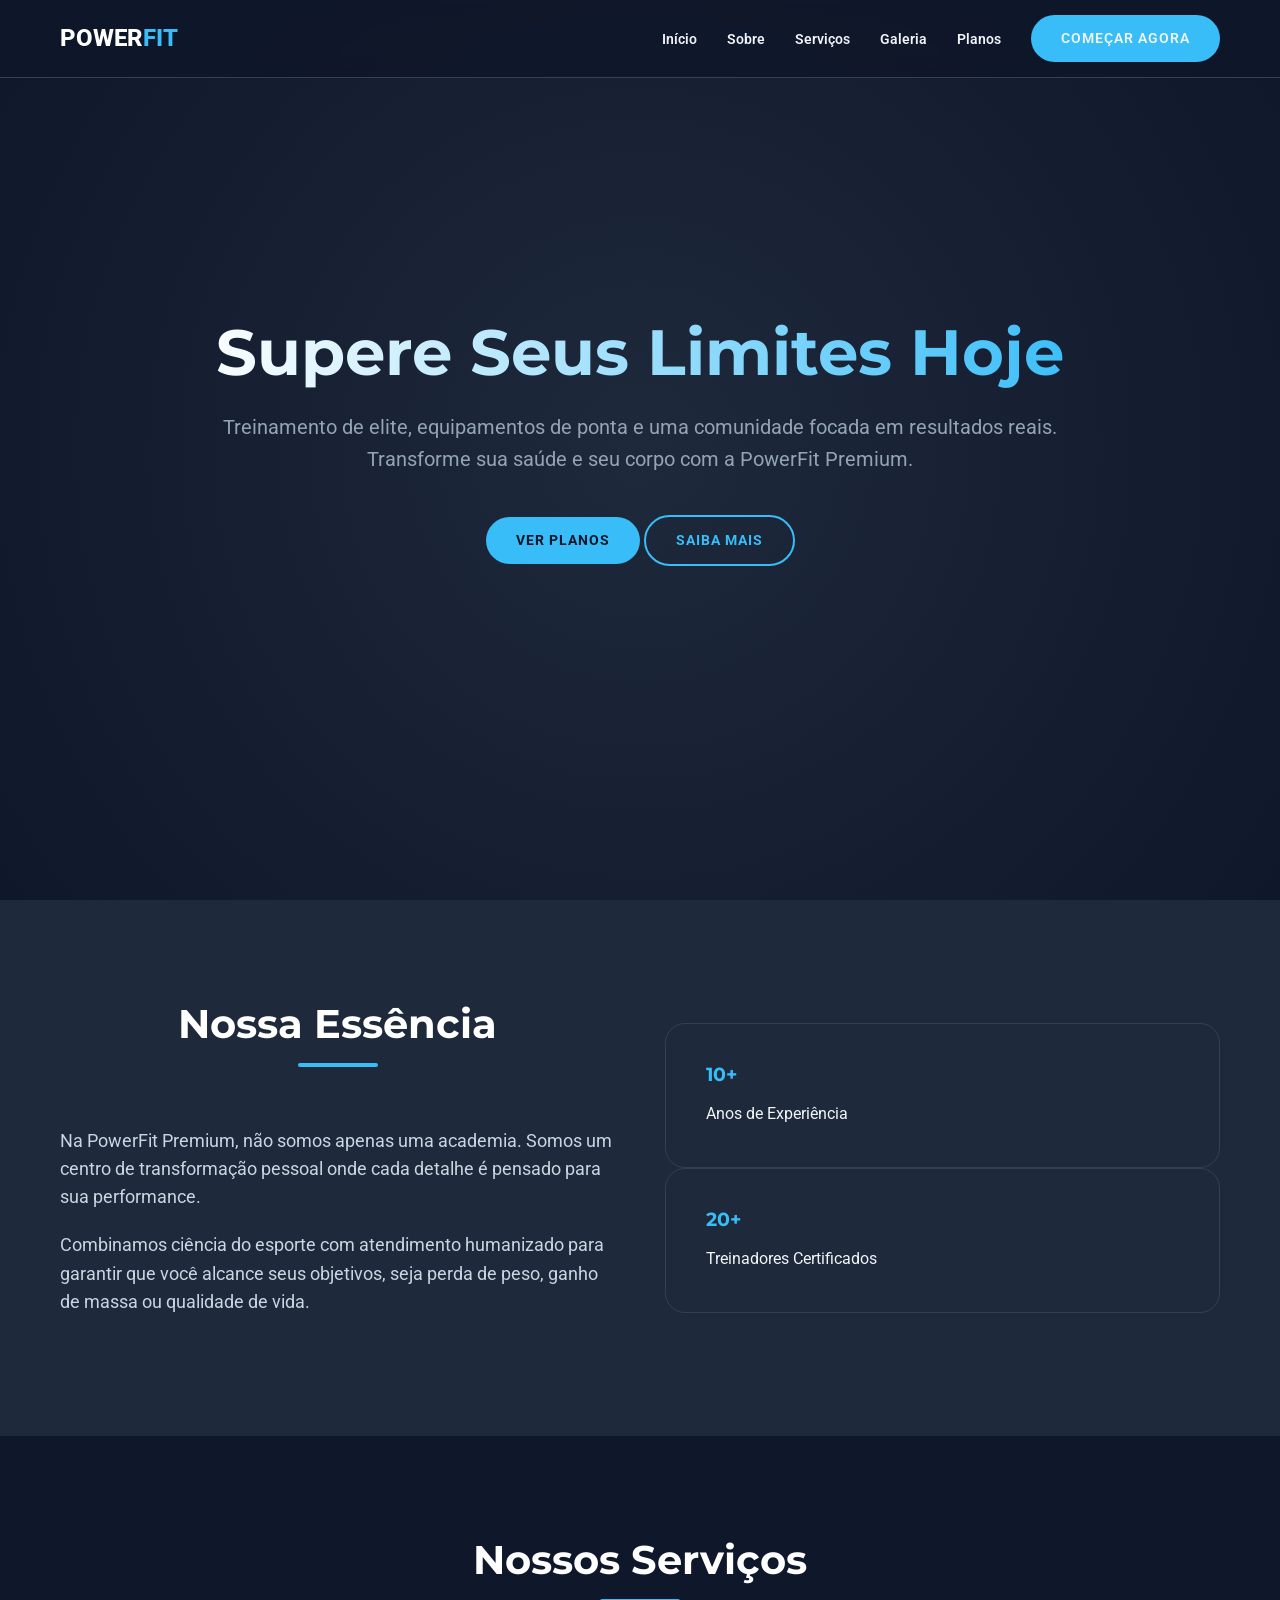
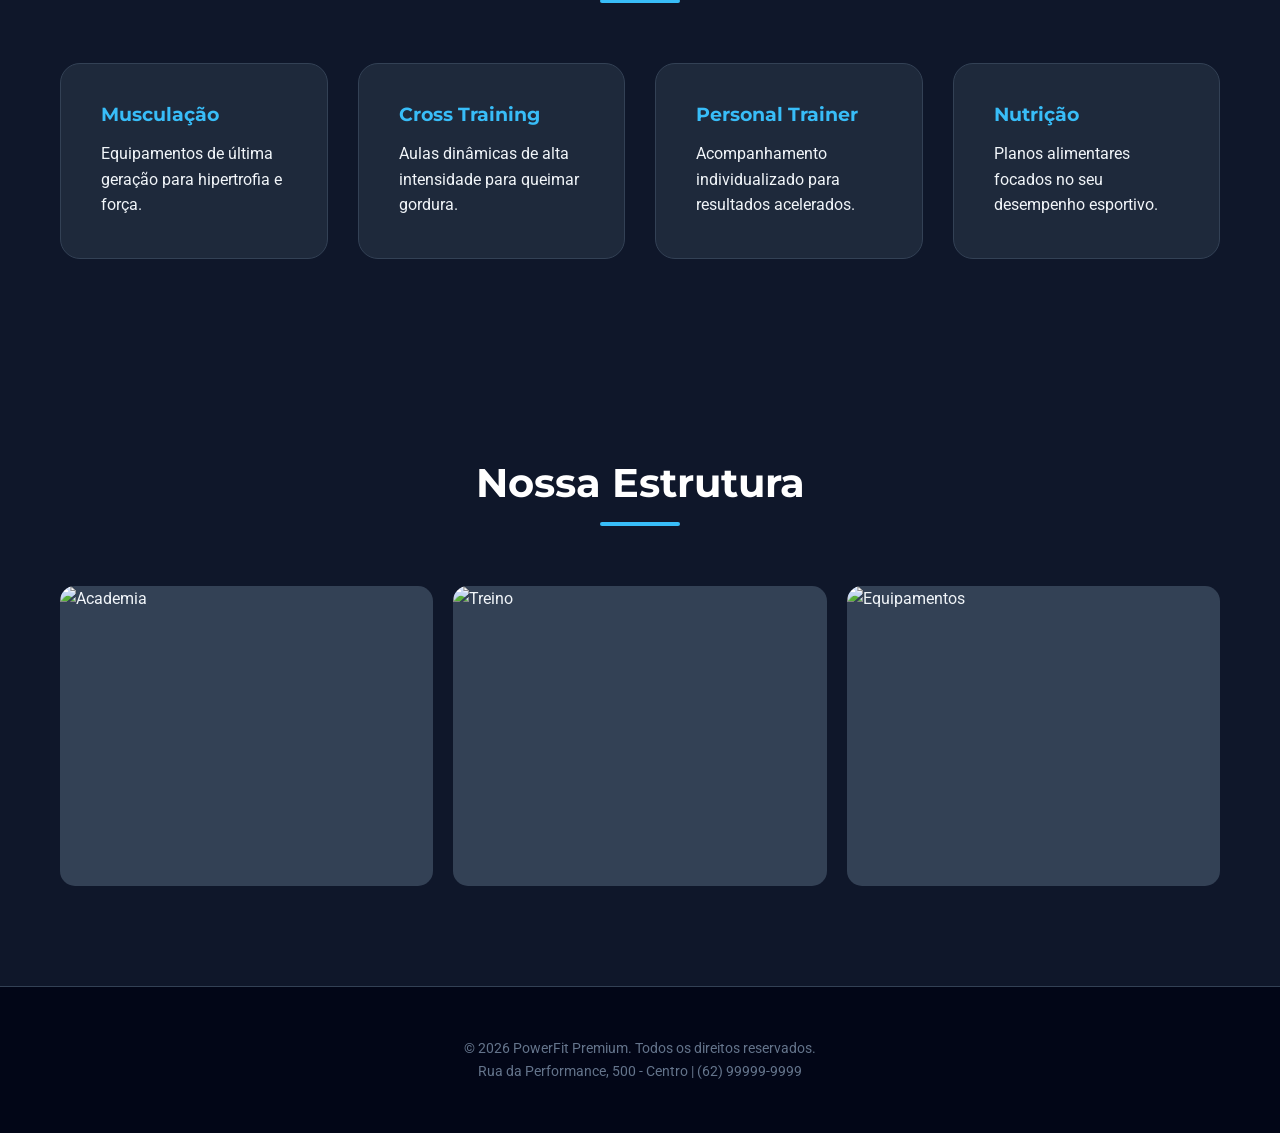
==== commit 5c9f199c: "Fix: Correção de visibilidade, layout e remoção de dependência de JS para animações" ====
--- a/index.html
+++ b/index.html
@@ -3,116 +3,102 @@
 <head>
     <meta charset="UTF-8">
     <meta name="viewport" content="width=device-width, initial-scale=1.0">
-    <title>PowerFit Premium - Sua Jornada Fitness Começa Aqui</title>
+    <title>PowerFit Premium | Sua Melhor Versão</title>
     <link rel="stylesheet" href="css/style.css">
-    <link rel="preconnect" href="https://fonts.googleapis.com">
-    <link rel="preconnect" href="https://fonts.gstatic.com" crossorigin>
-    <link href="https://fonts.googleapis.com/css2?family=Montserrat:wght@400;600;700&family=Roboto:wght@300;400;700&display=swap" rel="stylesheet">
+    <link href="https://fonts.googleapis.com/css2?family=Montserrat:wght@700;800&family=Roboto:wght@400;500&display=swap" rel="stylesheet">
 </head>
 <body>
 
-    <!-- HEADER: Navegação principal do site -->
     <header class="main-header">
         <div class="container">
-            <a href="#" class="logo">PowerFit <span class="premium">Premium</span></a>
+            <div class="logo">Power<span>Fit</span></div>
             <nav class="main-nav">
                 <ul>
                     <li><a href="#hero">Início</a></li>
-                    <li><a href="#about">Sobre Nós</a></li>
+                    <li><a href="#about">Sobre</a></li>
                     <li><a href="#services">Serviços</a></li>
                     <li><a href="#gallery">Galeria</a></li>
-                    <li><a href="#contact">Contato</a></li>
-                    <li><a href="pages/cadastro.html" class="btn btn-primary">Cadastre-se</a></li>
+                    <li><a href="pages/plano.html">Planos</a></li>
+                    <li><a href="pages/cadastro.html" class="btn btn-primary">Começar Agora</a></li>
                 </ul>
             </nav>
         </div>
     </header>
 
-    <!-- HERO SECTION: Seção de destaque com chamada para ação -->
     <section id="hero" class="hero-section">
         <div class="container">
             <div class="hero-content">
-                <h1>Transforme Seu Corpo, Transforme Sua Vida.</h1>
-                <p>Descubra o poder do seu potencial com treinos personalizados e suporte de especialistas.</p>
-                <a href="#services" class="btn btn-secondary">Explore Nossos Planos</a>
+                <h1>Supere Seus Limites Hoje</h1>
+                <p>Treinamento de elite, equipamentos de ponta e uma comunidade focada em resultados reais. Transforme sua saúde e seu corpo com a PowerFit Premium.</p>
+                <div class="hero-btns">
+                    <a href="pages/plano.html" class="btn btn-primary">Ver Planos</a>
+                    <a href="#about" class="btn btn-secondary">Saiba Mais</a>
+                </div>
             </div>
         </div>
     </section>
 
-    <!-- ABOUT SECTION: Informações sobre a academia -->
     <section id="about" class="about-section">
         <div class="container">
-            <h2>Quem Somos</h2>
-            <p>Na PowerFit Premium, acreditamos que a verdadeira força vem de dentro. Nossa missão é inspirar e capacitar indivíduos a alcançar seus objetivos de saúde e fitness através de um ambiente acolhedor, equipamentos de ponta e uma equipe de treinadores dedicados.</p>
-            <p>Com anos de experiência, criamos programas que se adaptam a todos os níveis, desde iniciantes a atletas avançados. Junte-se à nossa comunidade e comece sua jornada para uma vida mais saudável e feliz.</p>
+            <div class="about-content">
+                <div class="about-text">
+                    <h2>Nossa Essência</h2>
+                    <p>Na PowerFit Premium, não somos apenas uma academia. Somos um centro de transformação pessoal onde cada detalhe é pensado para sua performance.</p>
+                    <p>Combinamos ciência do esporte com atendimento humanizado para garantir que você alcance seus objetivos, seja perda de peso, ganho de massa ou qualidade de vida.</p>
+                </div>
+                <div class="about-stats">
+                    <div class="service-item">
+                        <h3>10+</h3>
+                        <p>Anos de Experiência</p>
+                    </div>
+                    <div class="service-item">
+                        <h3>20+</h3>
+                        <p>Treinadores Certificados</p>
+                    </div>
+                </div>
+            </div>
         </div>
     </section>
 
-    <!-- SERVICES SECTION: Detalhes dos serviços oferecidos -->
     <section id="services" class="services-section">
         <div class="container">
             <h2>Nossos Serviços</h2>
             <div class="service-grid">
                 <div class="service-item">
-                    <h3>Treinamento Personalizado</h3>
-                    <p>Programas de treino adaptados às suas necessidades e metas individuais, com acompanhamento de um personal trainer.</p>
+                    <h3>Musculação</h3>
+                    <p>Equipamentos de última geração para hipertrofia e força.</p>
                 </div>
                 <div class="service-item">
-                    <h3>Aulas em Grupo</h3>
-                    <p>Energize-se com nossas aulas de alta intensidade, yoga, spinning e muito mais, em um ambiente motivador.</p>
+                    <h3>Cross Training</h3>
+                    <p>Aulas dinâmicas de alta intensidade para queimar gordura.</p>
                 </div>
                 <div class="service-item">
-                    <h3>Nutrição Esportiva</h3>
-                    <p>Orientação nutricional para otimizar seu desempenho, recuperação e bem-estar geral.</p>
+                    <h3>Personal Trainer</h3>
+                    <p>Acompanhamento individualizado para resultados acelerados.</p>
                 </div>
                 <div class="service-item">
-                    <h3>Avaliação Física Completa</h3>
-                    <p>Análise detalhada da sua composição corporal e condicionamento físico para traçar o melhor caminho.</p>
+                    <h3>Nutrição</h3>
+                    <p>Planos alimentares focados no seu desempenho esportivo.</p>
                 </div>
             </div>
         </div>
     </section>
 
-    <!-- GALLERY SECTION: Galeria de imagens da academia -->
     <section id="gallery" class="gallery-section">
         <div class="container">
-            <h2>Nossa Galeria</h2>
+            <h2>Nossa Estrutura</h2>
             <div class="gallery-grid">
-                <img src="img/gallery1.jpg" alt="Equipamento de musculação">
-                <img src="img/gallery2.jpg" alt="Aula de yoga">
-                <img src="img/gallery3.jpg" alt="Piscina da academia">
-                <img src="img/gallery4.jpg" alt="Treinamento funcional">
+                <div class="gallery-item"><img src="img/gallery1.jpg" alt="Academia"></div>
+                <div class="gallery-item"><img src="img/gallery2.jpg" alt="Treino"></div>
+                <div class="gallery-item"><img src="img/gallery3.jpg" alt="Equipamentos"></div>
             </div>
         </div>
     </section>
 
-    <!-- CONTACT SECTION: Formulário de contato e informações -->
-    <section id="contact" class="contact-section">
-        <div class="container">
-            <h2>Entre em Contato</h2>
-            <p>Tem alguma dúvida ou quer agendar uma visita? Preencha o formulário abaixo ou entre em contato conosco.</p>
-            <form class="contact-form">
-                <input type="text" placeholder="Seu Nome" required>
-                <input type="email" placeholder="Seu Email" required>
-                <textarea placeholder="Sua Mensagem" rows="5" required></textarea>
-                <button type="submit" class="btn btn-primary">Enviar Mensagem</button>
-            </form>
-            <div class="contact-info">
-                <p>Telefone: (XX) XXXX-XXXX</p>
-                <p>Email: contato@powerfit.com</p>
-                <p>Endereço: Rua da Academia, 123 - Cidade, Estado</p>
-            </div>
-        </div>
-    </section>
-
-    <!-- FOOTER: Informações de copyright e links úteis -->
-    <footer class="main-footer">
+    <footer>
         <div class="container">
             <p>&copy; 2026 PowerFit Premium. Todos os direitos reservados.</p>
-            <div class="footer-links">
-                <a href="#">Política de Privacidade</a>
-                <a href="#">Termos de Uso</a>
-            </div>
+            <p>Rua da Performance, 500 - Centro | (62) 99999-9999</p>
         </div>
     </footer>
 
--- a/css/style.css
+++ b/css/style.css
@@ -1,32 +1,25 @@
 /* ========================================================================== *
- * Arquivo: style.css
+ * Arquivo: style.css (VERSÃO CORRIGIDA - VISIBILIDADE IMEDIATA)
  * Descrição: Estilos CSS para o site PowerFit Premium.
- *            Foco em UX/UI de alta qualidade, responsividade e animações.
- * Autor: Manus AI
- * Data: 07 de Maio de 2026
+ *            Foco em UX/UI de alta qualidade, sem dependência de JavaScript.
  * ========================================================================== */
 
-/* ========================================================================== *
- * 1. Variáveis CSS e Reset Básico
- *    - Definição de cores, fontes e tamanhos para fácil manutenção.
- *    - Reset de estilos padrão do navegador para consistência.
- * ========================================================================== */
 :root {
-    --primary-color: #007bff; /* Azul vibrante para destaque */
-    --secondary-color: #6c757d; /* Cinza para elementos secundários */
-    --accent-color: #28a745; /* Verde para ações de sucesso/ênfase */
-    --dark-bg: #1a1a2e; /* Fundo escuro principal */
-    --light-bg: #2e2e4a; /* Fundo secundário/cards */
-    --text-color: #e0e0e0; /* Cor do texto principal */
-    --heading-color: #ffffff; /* Cor dos títulos */
-    --border-color: #444466; /* Cor de bordas e divisores */
+    --primary-color: #38bdf8; /* Azul céu vibrante */
+    --secondary-color: #0ea5e9; 
+    --accent-color: #fbbf24; /* Amarelo âmbar para destaque */
+    --dark-bg: #0f172a; /* Fundo azul marinho profundo */
+    --light-bg: #1e293b; /* Fundo azul ardósia */
+    --text-color: #f1f5f9; 
+    --heading-color: #ffffff;
+    --border-color: #334155;
 
     --font-primary: 'Montserrat', sans-serif;
     --font-secondary: 'Roboto', sans-serif;
 
     --spacing-sm: 10px;
     --spacing-md: 20px;
-    --spacing-lg: 40px;
+    --spacing-lg: 60px;
 }
 
 /* Reset básico */
@@ -37,7 +30,7 @@
 }
 
 html {
-    scroll-behavior: smooth; /* Rolagem suave para âncoras */
+    scroll-behavior: smooth;
 }
 
 body {
@@ -45,106 +38,85 @@
     color: var(--text-color);
     background-color: var(--dark-bg);
     line-height: 1.6;
-    -webkit-font-smoothing: antialiased;
-    -moz-osx-font-smoothing: grayscale;
-}
-
-/* Estilos para o container centralizador de conteúdo */
+    overflow-x: hidden;
+}
+
 .container {
     max-width: 1200px;
     margin: 0 auto;
     padding: 0 var(--spacing-md);
 }
 
-/* Estilos de links e botões */
-a {
-    color: var(--primary-color);
-    text-decoration: none;
-    transition: color 0.3s ease;
-}
-
-a:hover {
-    color: var(--accent-color);
-}
-
-.btn {
-    display: inline-block;
-    padding: var(--spacing-sm) var(--spacing-md);
-    border-radius: 5px;
-    font-weight: 600;
-    text-transform: uppercase;
-    transition: all 0.3s ease;
-    border: none;
-    cursor: pointer;
-}
-
-.btn-primary {
-    background-color: var(--primary-color);
-    color: var(--heading-color);
-}
-
-.btn-primary:hover {
-    background-color: #0056b3;
-    transform: translateY(-2px);
-}
-
-.btn-secondary {
-    background-color: var(--accent-color);
-    color: var(--heading-color);
-}
-
-.btn-secondary:hover {
-    background-color: #218838;
-    transform: translateY(-2px);
-}
-
-/* Estilos de títulos */
-h1, h2, h3, h4, h5, h6 {
+/* Títulos */
+h1, h2, h3 {
     font-family: var(--font-primary);
     color: var(--heading-color);
-    margin-bottom: var(--spacing-md);
     line-height: 1.2;
 }
 
-h1 {
-    font-size: 3.5em; /* Título principal grande */
-}
-
 h2 {
-    font-size: 2.5em;
+    font-size: 2.5rem;
     text-align: center;
     margin-bottom: var(--spacing-lg);
     position: relative;
 }
 
-h2::after { /* Linha decorativa abaixo dos títulos de seção */
+h2::after {
     content: '';
     display: block;
-    width: 60px;
-    height: 3px;
+    width: 80px;
+    height: 4px;
+    background: var(--primary-color);
+    margin: 15px auto 0;
+    border-radius: 2px;
+}
+
+/* Botões */
+.btn {
+    display: inline-block;
+    padding: 12px 30px;
+    border-radius: 50px;
+    font-weight: 700;
+    text-transform: uppercase;
+    transition: all 0.3s ease;
+    cursor: pointer;
+    text-decoration: none;
+    font-size: 0.9rem;
+    letter-spacing: 1px;
+}
+
+.btn-primary {
     background-color: var(--primary-color);
-    margin: var(--spacing-sm) auto 0 auto;
-    border-radius: 2px;
-}
-
-h3 {
-    font-size: 1.8em;
-}
-
-/* ========================================================================== *
- * 2. HEADER (Navegação Principal)
- *    - Estilos para o cabeçalho fixo e responsivo.
- *    - Animação de hover para os links de navegação.
- * ========================================================================== */
+    color: var(--dark-bg);
+}
+
+.btn-primary:hover {
+    background-color: var(--heading-color);
+    transform: translateY(-3px);
+    box-shadow: 0 10px 20px rgba(56, 189, 248, 0.3);
+}
+
+.btn-secondary {
+    background-color: transparent;
+    border: 2px solid var(--primary-color);
+    color: var(--primary-color);
+}
+
+.btn-secondary:hover {
+    background-color: var(--primary-color);
+    color: var(--dark-bg);
+}
+
+/* Header */
 .main-header {
-    background-color: rgba(26, 26, 46, 0.95); /* Fundo semi-transparente */
-    padding: var(--spacing-md) 0;
+    background-color: rgba(15, 23, 42, 0.9);
+    backdrop-filter: blur(10px);
+    padding: 15px 0;
     position: fixed;
     width: 100%;
     top: 0;
-    left: 0;
-    z-index: 1000; /* Garante que o header fique acima de outros elementos */
-    box-shadow: 0 2px 10px rgba(0, 0, 0, 0.3);
+    z-index: 1000;
+    border-bottom: 1px solid var(--border-color);
 }
 
 .main-header .container {
@@ -153,445 +125,192 @@
     align-items: center;
 }
 
-.main-header .logo {
-    font-family: var(--font-primary);
-    font-size: 1.8em;
-    font-weight: 700;
+.logo {
+    font-size: 1.5rem;
+    font-weight: 800;
     color: var(--heading-color);
-}
-
-.main-header .logo .premium {
+    text-transform: uppercase;
+}
+
+.logo span {
     color: var(--primary-color);
-    font-size: 0.7em;
-    vertical-align: super;
 }
 
 .main-nav ul {
+    display: flex;
     list-style: none;
-    display: flex;
+    align-items: center;
 }
 
 .main-nav li {
-    margin-left: var(--spacing-lg);
+    margin-left: 30px;
 }
 
 .main-nav a {
     color: var(--text-color);
+    text-decoration: none;
     font-weight: 600;
-    position: relative;
-    padding-bottom: 5px; /* Espaço para a animação de sublinhado */
-}
-
-.main-nav a::after { /* Animação de sublinhado */
-    content: '';
-    position: absolute;
-    left: 0;
-    bottom: 0;
-    width: 0%;
-    height: 2px;
-    background-color: var(--primary-color);
-    transition: width 0.3s ease-out;
-}
-
-.main-nav a:hover::after {
-    width: 100%;
-}
-
-/* ========================================================================== *
- * 3. HERO SECTION (Seção de Destaque)
- *    - Imagem de fundo parallax.
- *    - Conteúdo centralizado com animações de entrada.
- * ========================================================================== */
+    font-size: 0.9rem;
+    transition: color 0.3s;
+}
+
+.main-nav a:hover {
+    color: var(--primary-color);
+}
+
+/* Hero Section */
 .hero-section {
-    background: url('../img/hero-bg.jpg') no-repeat center center/cover; /* Imagem de fundo */
-    height: 100vh; /* Ocupa a altura total da viewport */
+    min-height: 100vh;
     display: flex;
     align-items: center;
     justify-content: center;
     text-align: center;
+    padding-top: 80px;
+    background: radial-gradient(circle at center, #1e293b 0%, #0f172a 100%);
     position: relative;
-    overflow: hidden; /* Esconde elementos que transbordam */
-}
-
-.hero-section::before { /* Overlay escuro para melhorar a legibilidade do texto */
-    content: '';
-    position: absolute;
-    top: 0;
-    left: 0;
+}
+
+.hero-content {
+    max-width: 900px;
+    animation: fadeInUp 1s ease-out;
+}
+
+.hero-content h1 {
+    font-size: 4rem;
+    margin-bottom: 20px;
+    background: linear-gradient(to right, #fff, var(--primary-color));
+    -webkit-background-clip: text;
+    -webkit-text-fill-color: transparent;
+}
+
+.hero-content p {
+    font-size: 1.25rem;
+    margin-bottom: 40px;
+    color: #94a3b8;
+}
+
+/* Seções Gerais */
+section {
+    padding: 100px 0;
+}
+
+.about-section {
+    background-color: var(--light-bg);
+}
+
+.about-content {
+    display: grid;
+    grid-template-columns: 1fr 1fr;
+    gap: 50px;
+    align-items: center;
+}
+
+.about-text p {
+    margin-bottom: 20px;
+    font-size: 1.1rem;
+    color: #cbd5e1;
+}
+
+/* Services */
+.service-grid {
+    display: grid;
+    grid-template-columns: repeat(auto-fit, minmax(250px, 1fr));
+    gap: 30px;
+}
+
+.service-item {
+    background: #1e293b;
+    padding: 40px;
+    border-radius: 20px;
+    border: 1px solid var(--border-color);
+    transition: all 0.3s ease;
+}
+
+.service-item:hover {
+    border-color: var(--primary-color);
+    transform: translateY(-10px);
+}
+
+.service-item h3 {
+    margin-bottom: 15px;
+    color: var(--primary-color);
+}
+
+/* Gallery */
+.gallery-grid {
+    display: grid;
+    grid-template-columns: repeat(auto-fit, minmax(280px, 1fr));
+    gap: 20px;
+}
+
+.gallery-item {
+    height: 300px;
+    background: #334155;
+    border-radius: 15px;
+    overflow: hidden;
+    position: relative;
+}
+
+.gallery-item img {
     width: 100%;
     height: 100%;
-    background-color: rgba(0, 0, 0, 0.6);
-}
-
-.hero-content {
-    position: relative;
-    z-index: 1; /* Garante que o conteúdo fique acima do overlay */
-    max-width: 800px;
-    animation: fadeInScale 1s ease-out forwards; /* Animação de entrada */
-    opacity: 0;
-    transform: scale(0.9);
-}
-
-.hero-content h1 {
-    font-size: 4.5em;
-    margin-bottom: var(--spacing-md);
-    color: var(--heading-color);
-    text-shadow: 2px 2px 8px rgba(0, 0, 0, 0.7);
-}
-
-.hero-content p {
-    font-size: 1.5em;
-    margin-bottom: var(--spacing-lg);
-    color: var(--text-color);
-    max-width: 600px;
-    margin-left: auto;
-    margin-right: auto;
-}
-
-/* Animação de entrada para o conteúdo da Hero Section */
-@keyframes fadeInScale {
+    object-fit: cover;
+    transition: transform 0.5s ease;
+}
+
+.gallery-item:hover img {
+    transform: scale(1.1);
+}
+
+/* Contact */
+.contact-container {
+    display: grid;
+    grid-template-columns: 1fr 1fr;
+    gap: 50px;
+}
+
+.contact-form {
+    display: flex;
+    flex-direction: column;
+    gap: 20px;
+}
+
+.contact-form input, .contact-form textarea {
+    padding: 15px;
+    border-radius: 10px;
+    border: 1px solid var(--border-color);
+    background: #1e293b;
+    color: #fff;
+}
+
+/* Footer */
+footer {
+    padding: 50px 0;
+    text-align: center;
+    background: #020617;
+    border-top: 1px solid var(--border-color);
+}
+
+footer p {
+    color: #64748b;
+    font-size: 0.9rem;
+}
+
+/* Animações */
+@keyframes fadeInUp {
     from {
         opacity: 0;
-        transform: scale(0.9);
+        transform: translateY(30px);
     }
     to {
         opacity: 1;
-        transform: scale(1);
+        transform: translateY(0);
     }
 }
 
-/* ========================================================================== *
- * 4. SEÇÕES GERAIS
- *    - Estilos comuns para todas as seções de conteúdo.
- * ========================================================================== */
-section {
-    padding: var(--spacing-lg) 0;
-    margin-bottom: var(--spacing-lg);
-}
-
-.about-section, .contact-section {
-    background-color: var(--light-bg);
-    padding: var(--spacing-lg) 0;
-    border-radius: 8px;
-    margin: var(--spacing-lg) auto;
-    box-shadow: 0 4px 20px rgba(0, 0, 0, 0.2);
-}
-
-.about-section p, .contact-section p {
-    text-align: center;
-    max-width: 800px;
-    margin: 0 auto var(--spacing-md) auto;
-}
-
-/* ========================================================================== *
- * 5. SERVICES SECTION (Seção de Serviços)
- *    - Layout em grid para os itens de serviço.
- *    - Animações de hover para os cards de serviço.
- * ========================================================================== */
-.services-section {
-    background-color: var(--dark-bg);
-    padding: var(--spacing-lg) 0;
-}
-
-.service-grid {
-    display: grid;
-    grid-template-columns: repeat(auto-fit, minmax(280px, 1fr)); /* Grid responsivo */
-    gap: var(--spacing-md);
-    margin-top: var(--spacing-lg);
-}
-
-.service-item {
-    background-color: var(--light-bg);
-    padding: var(--spacing-md);
-    border-radius: 8px;
-    text-align: center;
-    box-shadow: 0 4px 15px rgba(0, 0, 0, 0.2);
-    transition: transform 0.3s ease, box-shadow 0.3s ease;
-}
-
-.service-item:hover {
-    transform: translateY(-10px); /* Animação de elevação no hover */
-    box-shadow: 0 8px 25px rgba(0, 0, 0, 0.3);
-}
-
-.service-item h3 {
-    color: var(--primary-color);
-    margin-bottom: var(--spacing-sm);
-}
-
-.service-item p {
-    font-size: 0.95em;
-    color: var(--text-color);
-}
-
-/* ========================================================================== *
- * 6. GALLERY SECTION (Galeria de Imagens)
- *    - Layout em grid responsivo para as imagens.
- *    - Efeito de zoom no hover das imagens.
- * ========================================================================== */
-.gallery-section {
-    background-color: var(--light-bg);
-    padding: var(--spacing-lg) 0;
-}
-
-.gallery-grid {
-    display: grid;
-    grid-template-columns: repeat(auto-fit, minmax(250px, 1fr));
-    gap: var(--spacing-md);
-    margin-top: var(--spacing-lg);
-}
-
-.gallery-grid img {
-    width: 100%;
-    height: 200px;
-    object-fit: cover; /* Garante que a imagem cubra o espaço sem distorcer */
-    border-radius: 8px;
-    box-shadow: 0 4px 10px rgba(0, 0, 0, 0.2);
-    transition: transform 0.3s ease, box-shadow 0.3s ease;
-    cursor: pointer;
-}
-
-.gallery-grid img:hover {
-    transform: scale(1.05); /* Efeito de zoom no hover */
-    box-shadow: 0 8px 20px rgba(0, 0, 0, 0.3);
-}
-
-/* ========================================================================== *
- * 7. CONTACT SECTION (Seção de Contato)
- *    - Estilos para o formulário de contato.
- *    - Layout responsivo para os campos do formulário.
- * ========================================================================== */
-.contact-section {
-    background-color: var(--dark-bg);
-    padding: var(--spacing-lg) 0;
-}
-
-.contact-form {
-    max-width: 600px;
-    margin: 0 auto var(--spacing-lg) auto;
-    display: flex;
-    flex-direction: column;
-    gap: var(--spacing-sm);
-}
-
-.contact-form input, .contact-form textarea {
-    padding: var(--spacing-sm);
-    border: 1px solid var(--border-color);
-    border-radius: 5px;
-    background-color: var(--light-bg);
-    color: var(--text-color);
-    font-family: var(--font-secondary);
-    font-size: 1em;
-}
-
-.contact-form input::placeholder, .contact-form textarea::placeholder {
-    color: #a0a0a0;
-}
-
-.contact-form input:focus, .contact-form textarea:focus {
-    outline: none;
-    border-color: var(--primary-color);
-    box-shadow: 0 0 0 2px rgba(0, 123, 255, 0.25);
-}
-
-.contact-form .btn-primary {
-    margin-top: var(--spacing-sm);
-    align-self: flex-start; /* Alinha o botão à esquerda */
-}
-
-.contact-info {
-    text-align: center;
-    margin-top: var(--spacing-lg);
-    border-top: 1px solid var(--border-color);
-    padding-top: var(--spacing-md);
-}
-
-.contact-info p {
-    margin-bottom: var(--spacing-sm);
-    font-size: 1.1em;
-}
-
-/* ========================================================================== *
- * 8. FOOTER (Rodapé)
- *    - Estilos para o rodapé do site.
- *    - Links de navegação adicionais.
- * ========================================================================== */
-.main-footer {
-    background-color: var(--light-bg);
-    color: var(--text-color);
-    padding: var(--spacing-md) 0;
-    text-align: center;
-    font-size: 0.9em;
-    border-top: 1px solid var(--border-color);
-}
-
-.main-footer .footer-links a {
-    color: var(--text-color);
-    margin: 0 var(--spacing-sm);
-}
-
-.main-footer .footer-links a:hover {
-    color: var(--primary-color);
-}
-
-/* ========================================================================== *
- * 9. RESPONSIVIDADE
- *    - Media queries para adaptar o layout a diferentes tamanhos de tela.
- * ========================================================================== */
+/* Responsividade */
 @media (max-width: 768px) {
-    .main-header .container {
-        flex-direction: column;
-        text-align: center;
-    }
-
-    .main-nav ul {
-        flex-direction: column;
-        margin-top: var(--spacing-md);
-    }
-
-    .main-nav li {
-        margin: var(--spacing-sm) 0;
-    }
-
-    .hero-content h1 {
-        font-size: 3em;
-    }
-
-    .hero-content p {
-        font-size: 1.2em;
-    }
-
-    h2 {
-        font-size: 2em;
-    }
-
-    .service-grid, .gallery-grid {
-        grid-template-columns: 1fr; /* Uma coluna em telas menores */
-    }
-
-    .contact-form .btn-primary {
-        align-self: stretch; /* Botão ocupa largura total */
-    }
-}
-
-@media (max-width: 480px) {
-    .hero-content h1 {
-        font-size: 2.5em;
-    }
-
-    .hero-content p {
-        font-size: 1em;
-    }
-
-    h2 {
-        font-size: 1.8em;
-    }
-
-    .main-header .logo {
-        font-size: 1.5em;
-    }
-}
-
-/* ========================================================================== *
- * 10. ANIMAÇÕES ADICIONAIS (Exemplos)
- *     - Animação de fundo sutil para o body.
- *     - Animação de fade-in para seções ao rolar.
- * ========================================================================== */
-/* Animação de fundo sutil */
-body {
-    background: linear-gradient(135deg, var(--dark-bg) 0%, #0f0f1a 100%);
-    background-size: 400% 400%;
-    animation: gradientBackground 15s ease infinite;
-}
-
-@keyframes gradientBackground {
-    0% { background-position: 0% 50%; }
-    50% { background-position: 100% 50%; }
-    100% { background-position: 0% 50%; }
-}
-
-/* Animação de fade-in para seções ao rolar (requer JavaScript para detecção de scroll, mas o CSS está pronto) */
-/* Para fins de demonstração, vamos aplicar um fade-in simples ao carregar a página */
-section {
-    opacity: 0;
-    transform: translateY(20px);
-    transition: opacity 0.6s ease-out, transform 0.6s ease-out;
-}
-
-/* A classe 'fade-in-visible' seria adicionada via JavaScript quando a seção entra na viewport */
-section.fade-in-visible {
-    opacity: 1;
-    transform: translateY(0);
-}
-
-/* Exemplo de animação para o logo */
-.main-header .logo {
-    animation: bounceIn 1s ease-out;
-}
-
-@keyframes bounceIn {
-    0%, 20%, 40%, 60%, 80%, 100% { transition-timing-function: cubic-bezier(0.215, 0.610, 0.355, 1.000); }
-    0% { opacity: 0; transform: scale3d(0.3, 0.3, 0.3); }
-    20% { transform: scale3d(1.1, 1.1, 1.1); }
-    40% { transform: scale3d(0.9, 0.9, 0.9); }
-    60% { opacity: 1; transform: scale3d(1.03, 1.03, 1.03); }
-    80% { transform: scale3d(0.97, 0.97, 0.97); }
-    100% { opacity: 1; transform: scale3d(1, 1, 1); }
-}
-
-/* Animação para botões no hover */
-.btn {
-    position: relative;
-    overflow: hidden;
-    z-index: 1;
-}
-
-.btn::before {
-    content: '';
-    position: absolute;
-    top: 0;
-    left: -100%;
-    width: 100%;
-    height: 100%;
-    background: rgba(255, 255, 255, 0.2); /* Efeito de brilho */
-    transition: all 0.4s ease-in-out;
-    z-index: -1;
-}
-
-.btn:hover::before {
-    left: 0;
-}
-
-/* Animação para itens de serviço */
-.service-item {
-    position: relative;
-    overflow: hidden;
-}
-
-.service-item::after {
-    content: '';
-    position: absolute;
-    bottom: 0;
-    left: 0;
-    width: 100%;
-    height: 5px;
-    background-color: var(--primary-color);
-    transform: scaleX(0); /* Começa invisível */
-    transform-origin: bottom right;
-    transition: transform 0.3s ease-out;
-}
-
-.service-item:hover::after {
-    transform: scaleX(1); /* Expande no hover */
-    transform-origin: bottom left;
-}
-
-/* Animação para imagens da galeria */
-.gallery-grid img {
-    filter: grayscale(100%); /* Começa em preto e branco */
-    transition: filter 0.5s ease;
-}
-
-.gallery-grid img:hover {
-    filter: grayscale(0%); /* Colore no hover */
-}
+    .hero-content h1 { font-size: 2.5rem; }
+    .about-content, .contact-container { grid-template-columns: 1fr; }
+    .main-nav { display: none; } /* Simplificação para mobile por enquanto */
+}
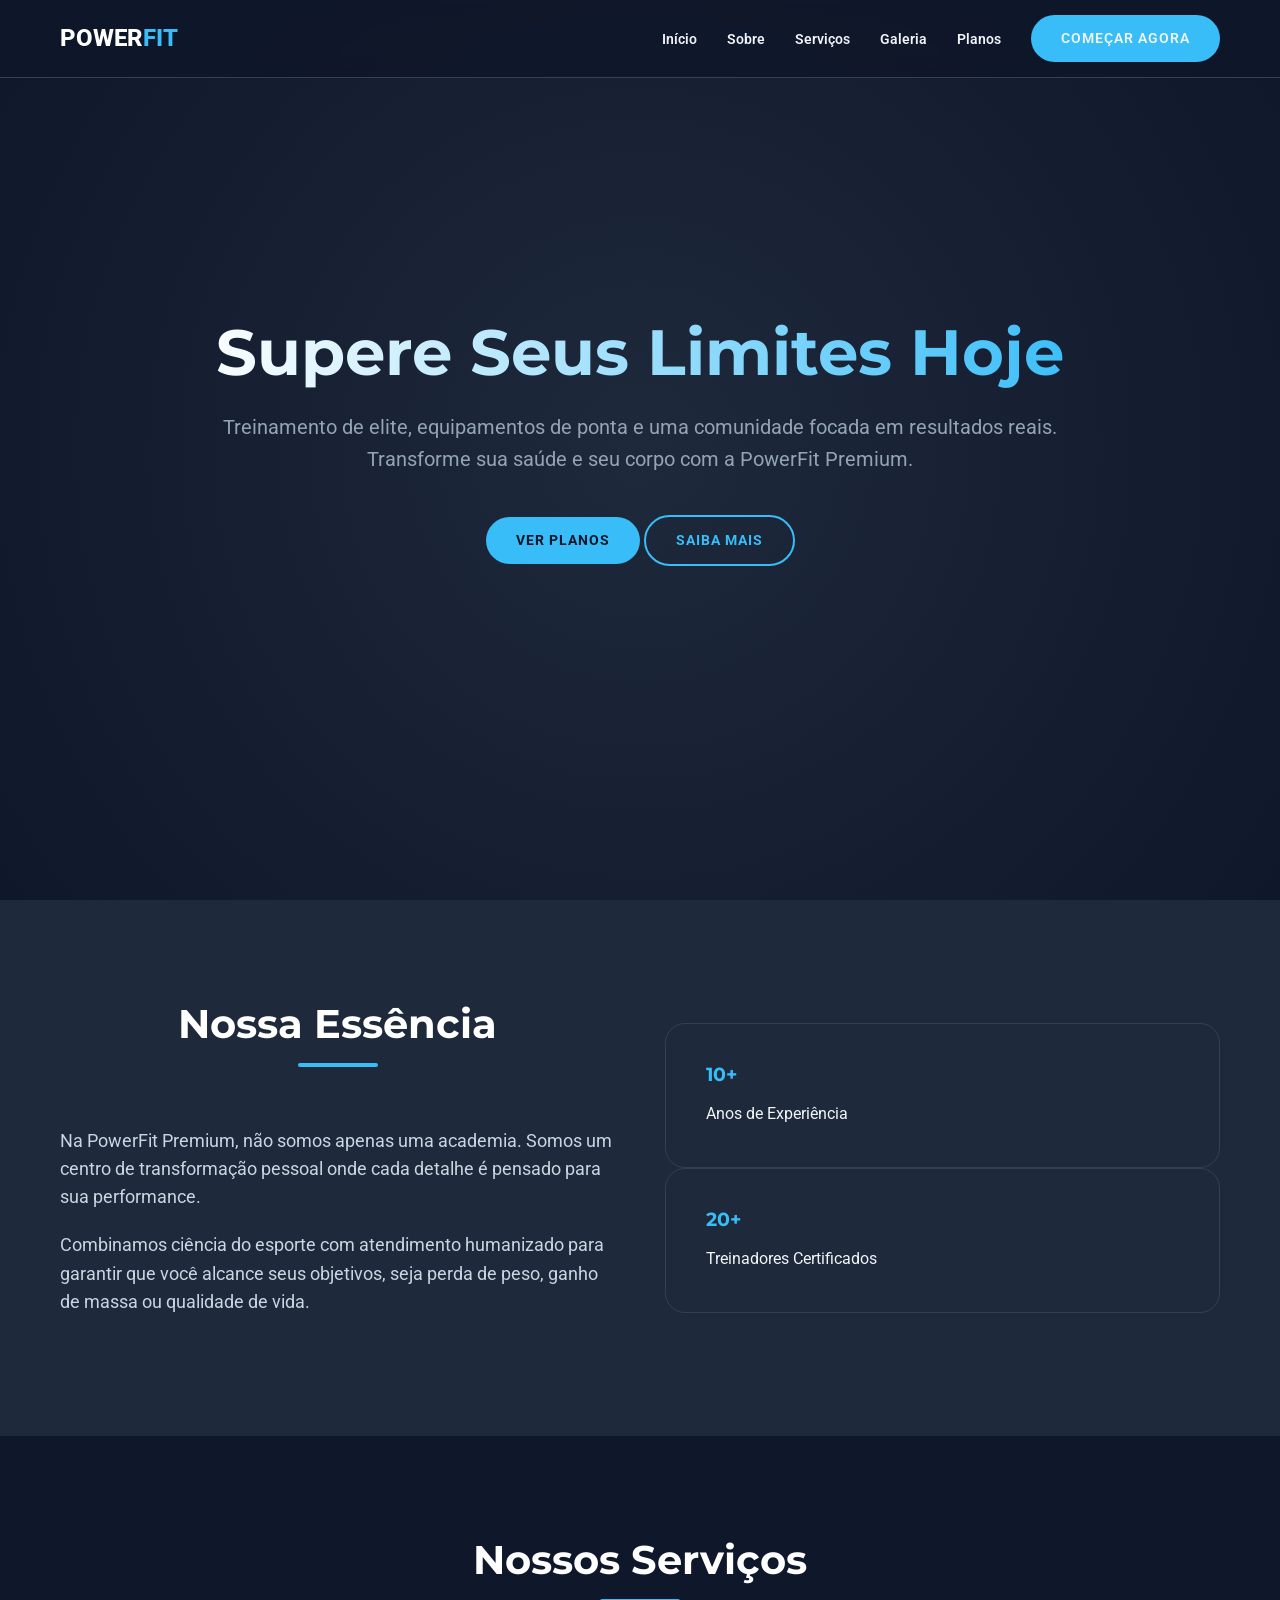
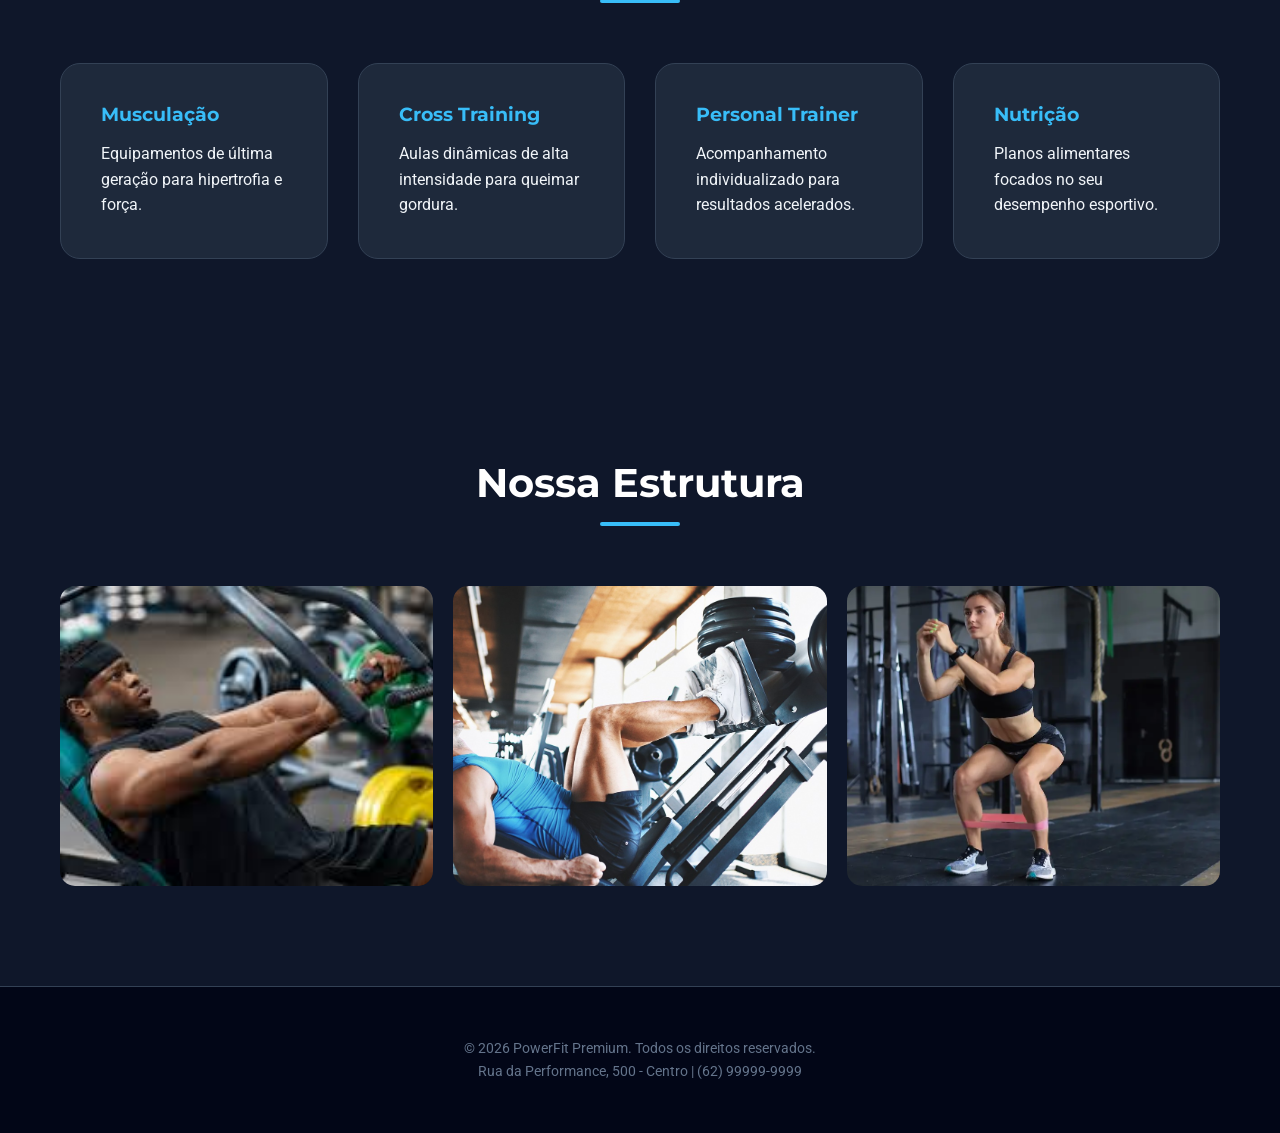
==== commit 45112da3: "arrumando a imagem" ====
--- a/index.html
+++ b/index.html
@@ -88,9 +88,9 @@
         <div class="container">
             <h2>Nossa Estrutura</h2>
             <div class="gallery-grid">
-                <div class="gallery-item"><img src="img/gallery1.jpg" alt="Academia"></div>
-                <div class="gallery-item"><img src="img/gallery2.jpg" alt="Treino"></div>
-                <div class="gallery-item"><img src="img/gallery3.jpg" alt="Equipamentos"></div>
+                <div class="gallery-item"><img src="img/imagem1.jpeg" alt="Academia"></div>
+                <div class="gallery-item"><img src="img/imagem2.jpg" alt="Treino"></div>
+                <div class="gallery-item"><img src="img/imagem3.webp" alt="Equipamentos"></div>
             </div>
         </div>
     </section>
